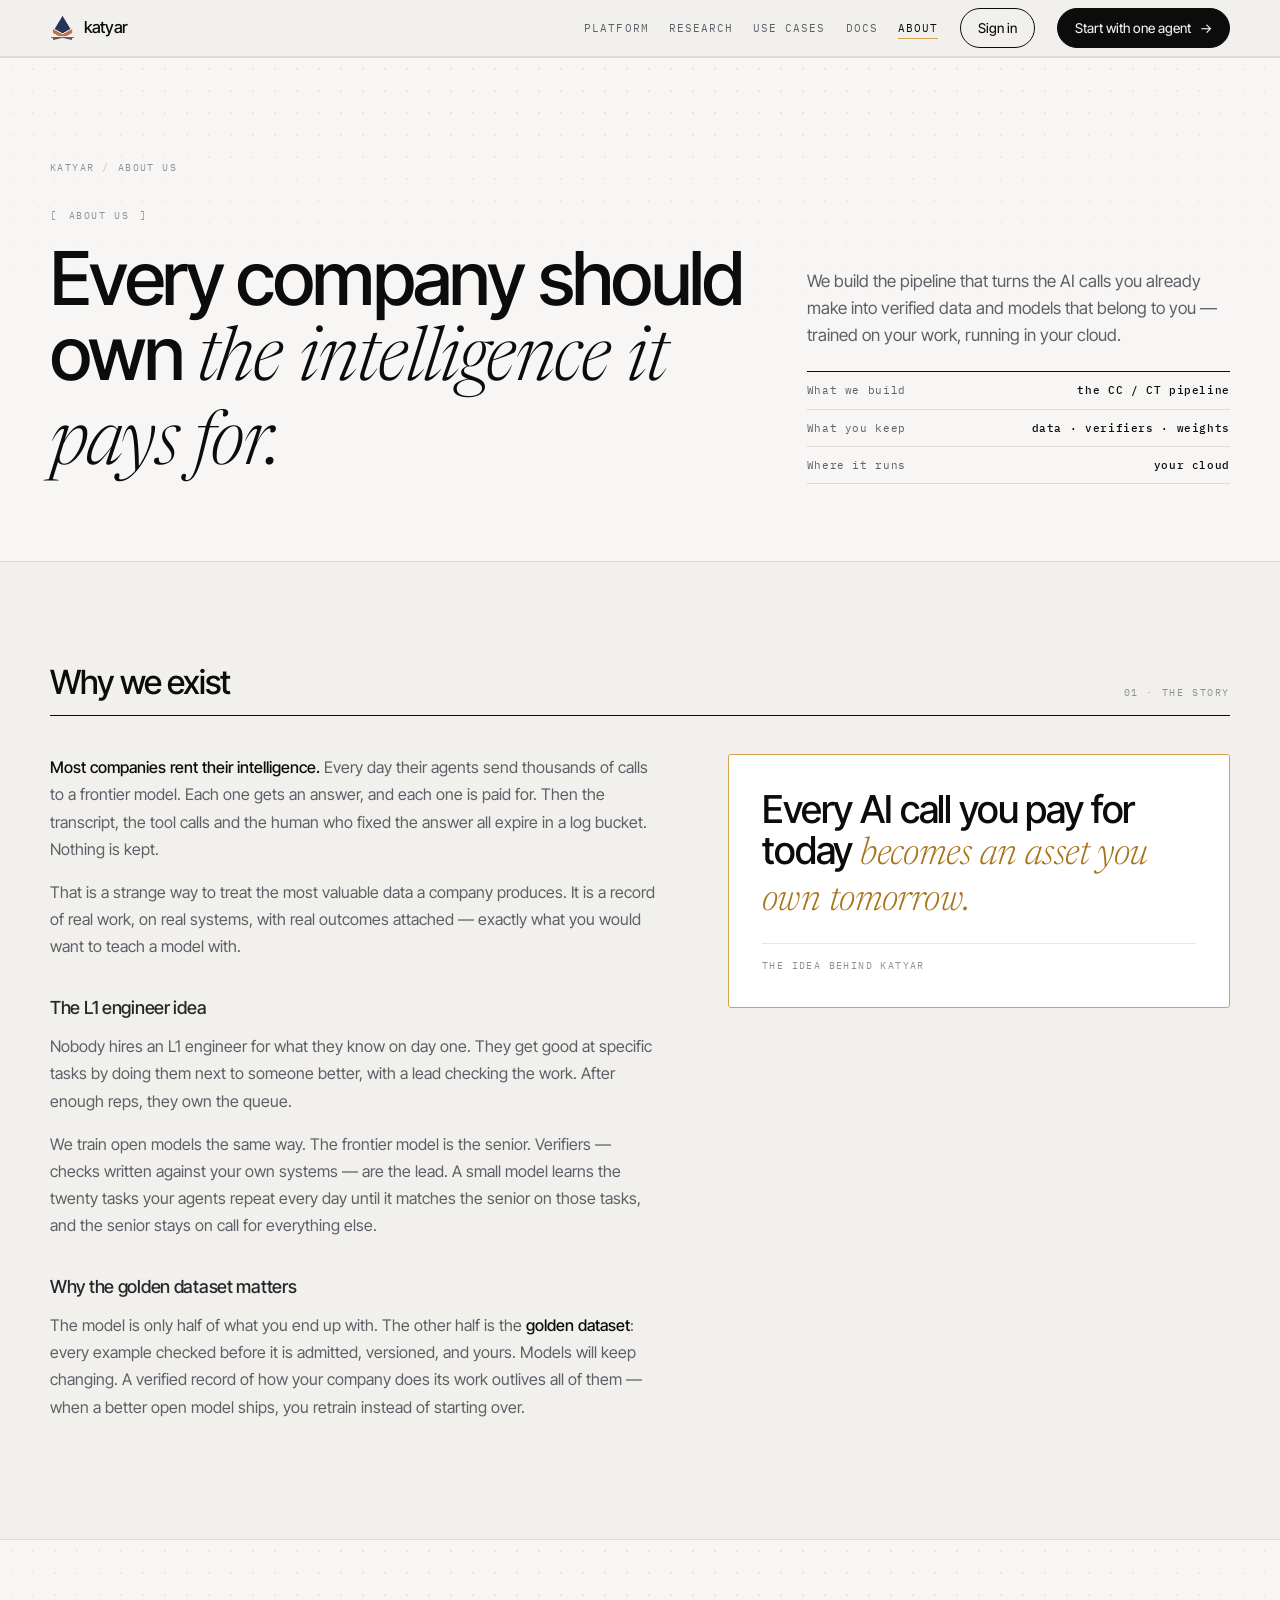
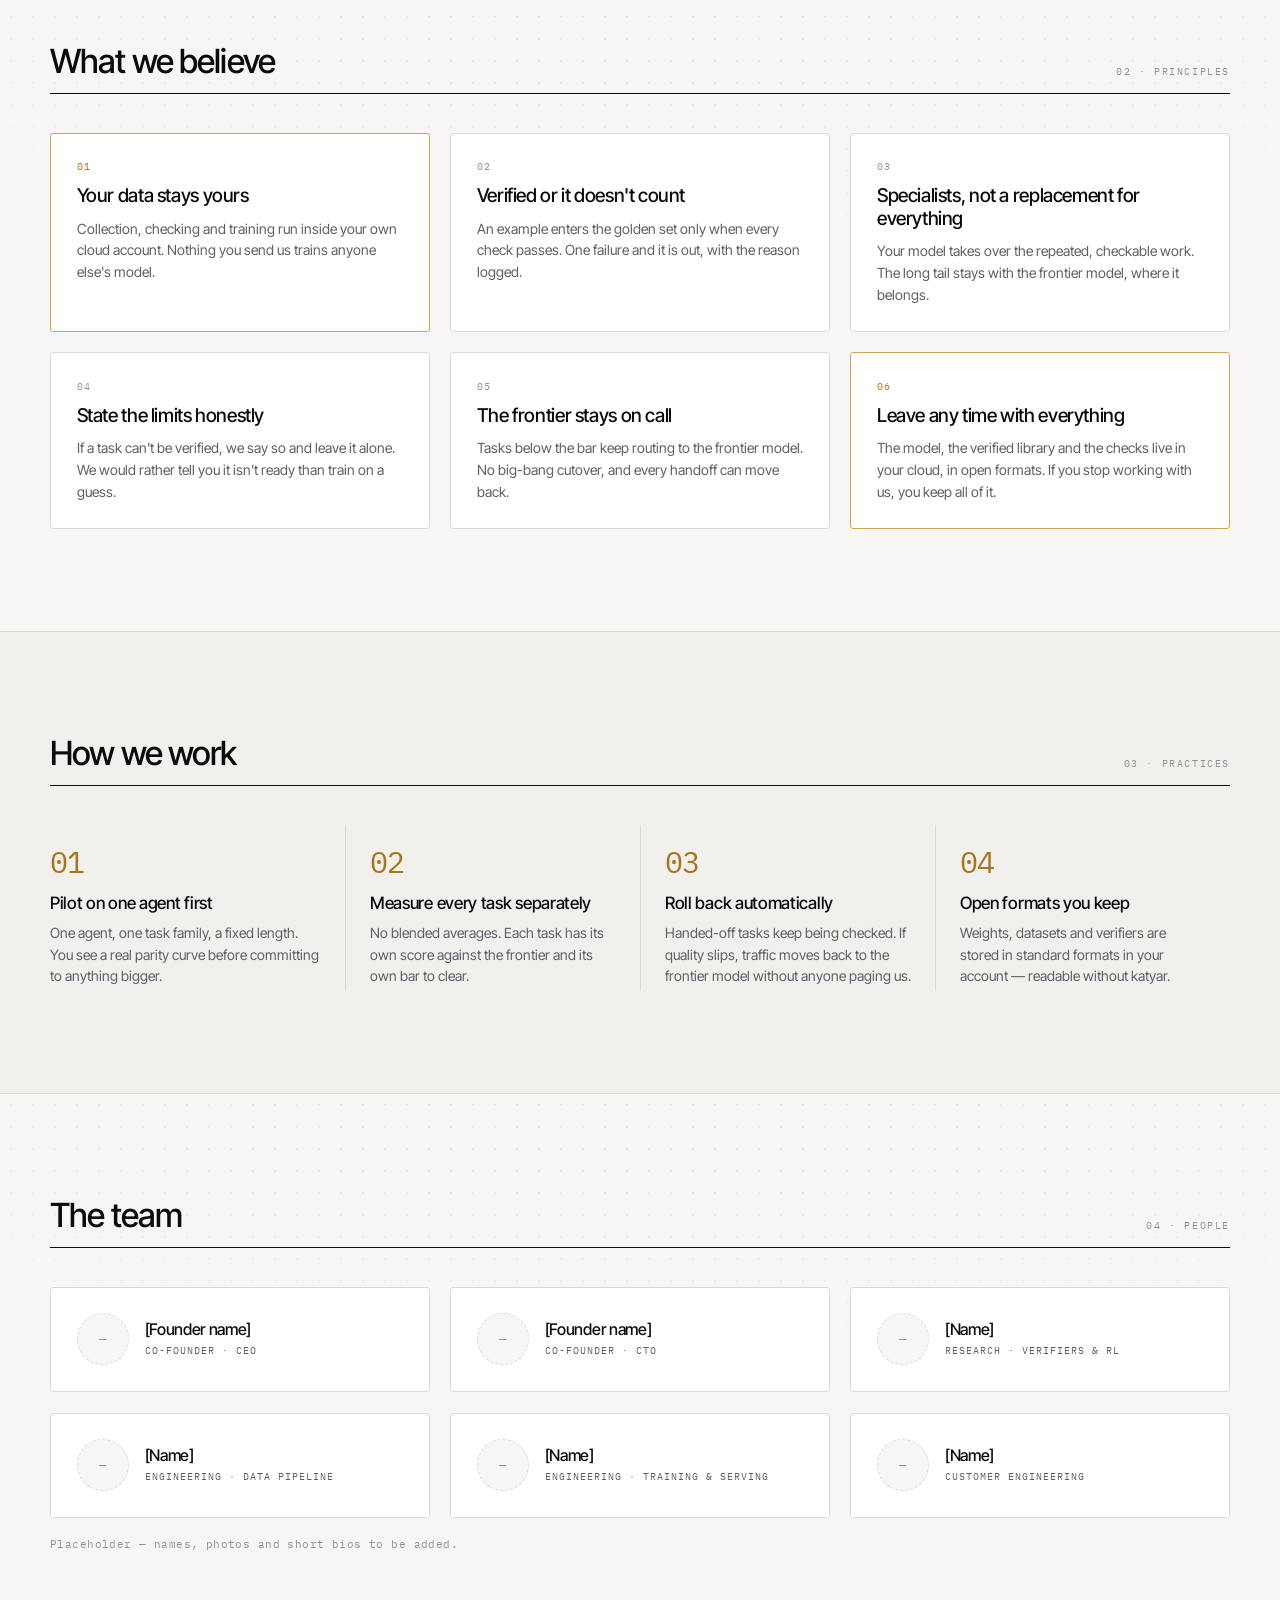
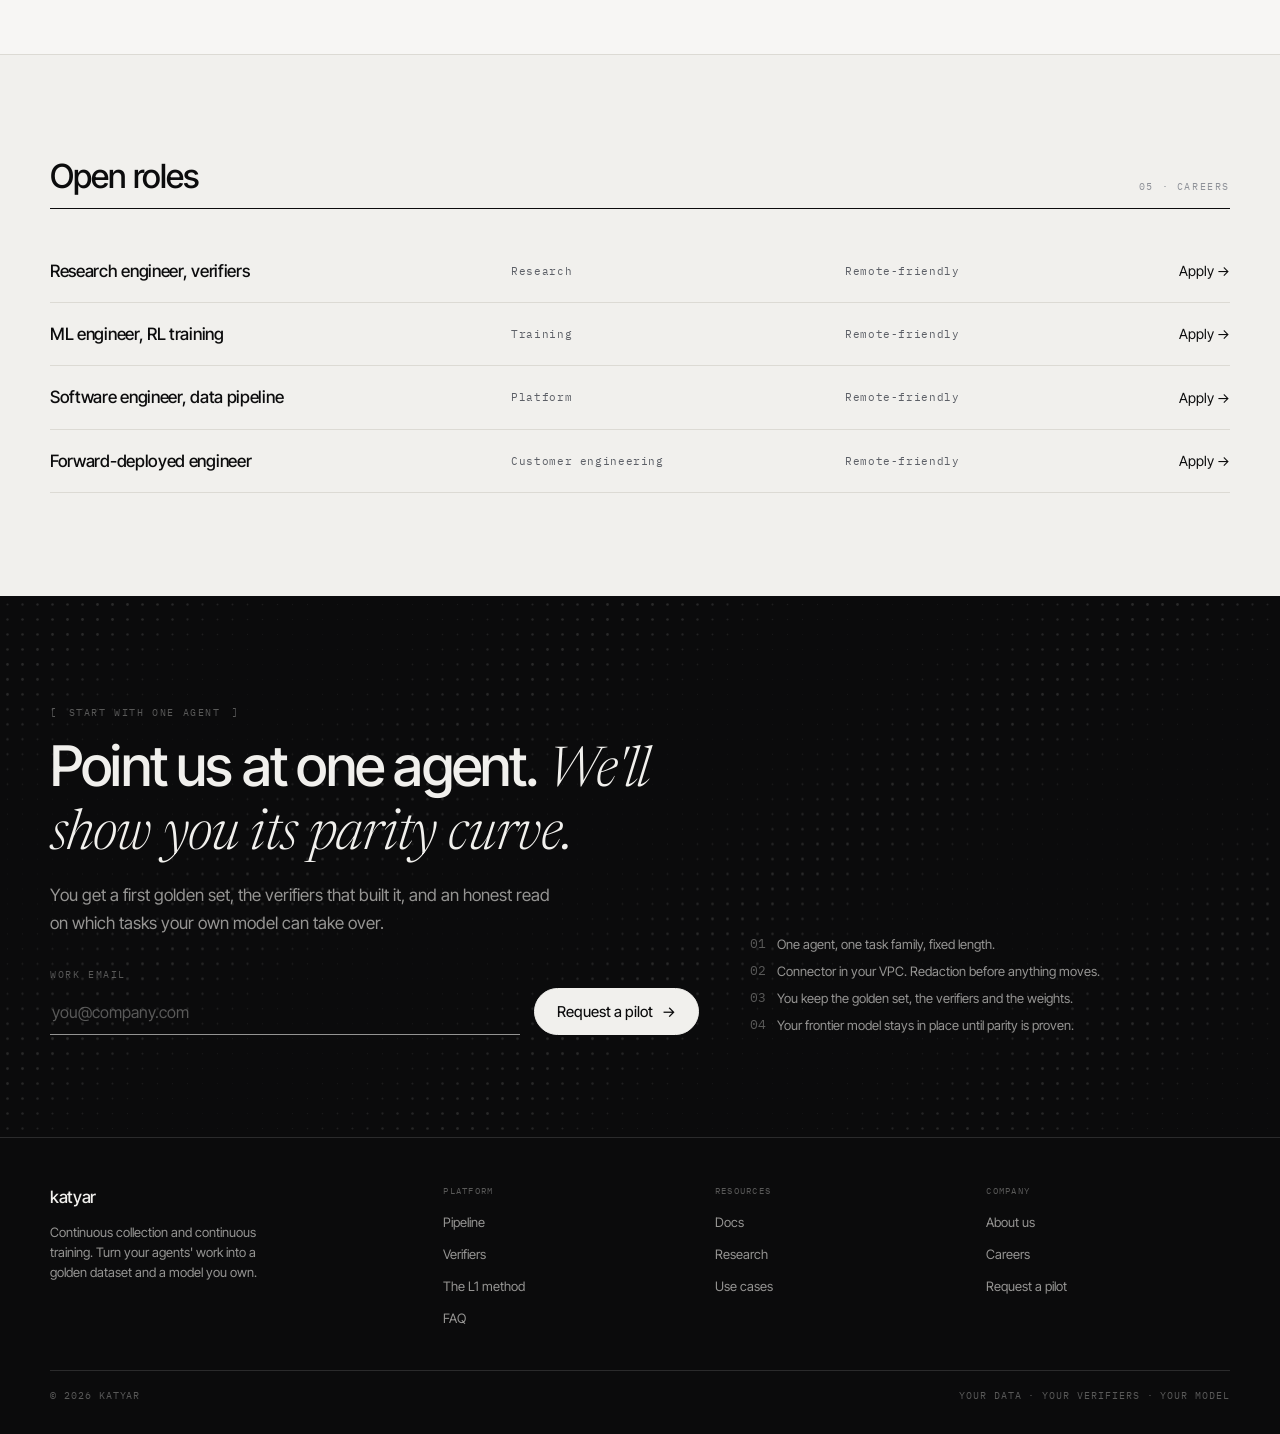
==== v2/about.html @ e6a0257a "Add v2 landing page with research, use cases, docs and about pages New katyar site in v2/: homepage " ====
<!doctype html>
<html lang="en">
<head>
<meta charset="utf-8">
<meta name="viewport" content="width=device-width, initial-scale=1">
<title>About us — katyar</title>
<meta name="description" content="katyar helps companies turn the AI calls they already pay for into verified data and models they own, running in their own cloud.">
<link rel="icon" type="image/png" href="assets/logo.png">
<link rel="preconnect" href="https://fonts.googleapis.com">
<link rel="preconnect" href="https://fonts.gstatic.com" crossorigin>
<link href="https://fonts.googleapis.com/css2?family=Inter+Tight:wght@300;400;500;600&family=Newsreader:ital,opsz,wght@1,6..72,300;1,6..72,400&family=IBM+Plex+Mono:wght@400;500&display=swap" rel="stylesheet">
<link rel="stylesheet" href="styles.css">
<link rel="stylesheet" href="pages.css">
<link rel="stylesheet" href="about.css">
</head>
<body>
<div id="prog"></div>

<header>
  <div class="bar">
    <a class="logo" href="index.html"><span class="sq"></span> katyar</a>
    <nav>
      <a href="index.html#pipeline">Platform</a>
      <a href="research.html">Research</a>
      <a href="use-cases.html">Use cases</a>
      <a href="docs.html">Docs</a>
      <a href="about.html" aria-current="page">About</a>
    </nav>
    <a class="pill o" href="index.html#start">Sign in</a>
    <a class="pill" href="index.html#start">Start with one agent <span class="ar">→</span></a>
    <details class="mnav">
      <summary aria-label="Menu"><span></span></summary>
      <div class="mnav-panel">
        <a href="index.html#pipeline">Platform</a>
        <a href="research.html">Research</a>
        <a href="use-cases.html">Use cases</a>
        <a href="docs.html">Docs</a>
        <a href="about.html" aria-current="page">About</a>
      </div>
    </details>
  </div>
</header>

<!-- ============ PAGE HERO ============ -->
<section class="sec band phero">
  <div class="w">
    <div>
      <div class="crumbs"><a href="index.html">katyar</a><i>/</i><span>About us</span></div>
      <span class="eb lab br rv">About us</span>
      <h1 class="rv">Every company should own <span class="it">the intelligence it pays for.</span></h1>
    </div>
    <div>
      <p class="lead rv">We build the pipeline that turns the AI calls you already make into verified data and models that belong to you — trained on your work, running in your cloud.</p>
      <div class="meta rv">
        <div><span>What we build</span><b>the CC / CT pipeline</b></div>
        <div><span>What you keep</span><b>data · verifiers · weights</b></div>
        <div><span>Where it runs</span><b>your cloud</b></div>
      </div>
    </div>
  </div>
</section>

<!-- ============ STORY ============ -->
<section class="sec" id="story">
  <div class="w">
    <div class="sec-head rv"><h2>Why we exist</h2><span class="lab">01 · the story</span></div>
    <div class="story">
      <div class="prose rv">
        <p><strong>Most companies rent their intelligence.</strong> Every day their agents send thousands of calls to a frontier model. Each one gets an answer, and each one is paid for. Then the transcript, the tool calls and the human who fixed the answer all expire in a log bucket. Nothing is kept.</p>
        <p>That is a strange way to treat the most valuable data a company produces. It is a record of real work, on real systems, with real outcomes attached — exactly what you would want to teach a model with.</p>
        <h3>The L1 engineer idea</h3>
        <p>Nobody hires an L1 engineer for what they know on day one. They get good at specific tasks by doing them next to someone better, with a lead checking the work. After enough reps, they own the queue.</p>
        <p>We train open models the same way. The frontier model is the senior. Verifiers — checks written against your own systems — are the lead. A small model learns the twenty tasks your agents repeat every day until it matches the senior on those tasks, and the senior stays on call for everything else.</p>
        <h3>Why the golden dataset matters</h3>
        <p>The model is only half of what you end up with. The other half is the <strong>golden dataset</strong>: every example checked before it is admitted, versioned, and yours. Models will keep changing. A verified record of how your company does its work outlives all of them — when a better open model ships, you retrain instead of starting over.</p>
      </div>
      <figure class="pull rv">
        <blockquote>Every AI call you pay for today <span class="it">becomes an asset you own tomorrow.</span></blockquote>
        <figcaption>The idea behind katyar</figcaption>
      </figure>
    </div>
  </div>
</section>

<!-- ============ PRINCIPLES ============ -->
<section class="sec band" id="principles">
  <div class="w">
    <div class="sec-head rv"><h2>What we believe</h2><span class="lab">02 · principles</span></div>
    <div class="cards principles rv">
      <div class="card gd"><span class="n">01</span><h3>Your data stays yours</h3><p>Collection, checking and training run inside your own cloud account. Nothing you send us trains anyone else's model.</p></div>
      <div class="card"><span class="n">02</span><h3>Verified or it doesn't count</h3><p>An example enters the golden set only when every check passes. One failure and it is out, with the reason logged.</p></div>
      <div class="card"><span class="n">03</span><h3>Specialists, not a replacement for everything</h3><p>Your model takes over the repeated, checkable work. The long tail stays with the frontier model, where it belongs.</p></div>
      <div class="card"><span class="n">04</span><h3>State the limits honestly</h3><p>If a task can't be verified, we say so and leave it alone. We would rather tell you it isn't ready than train on a guess.</p></div>
      <div class="card"><span class="n">05</span><h3>The frontier stays on call</h3><p>Tasks below the bar keep routing to the frontier model. No big-bang cutover, and every handoff can move back.</p></div>
      <div class="card gd"><span class="n">06</span><h3>Leave any time with everything</h3><p>The model, the verified library and the checks live in your cloud, in open formats. If you stop working with us, you keep all of it.</p></div>
    </div>
  </div>
</section>

<!-- ============ HOW WE WORK ============ -->
<section class="sec" id="how">
  <div class="w">
    <div class="sec-head rv"><h2>How we work</h2><span class="lab">03 · practices</span></div>
    <div class="practices rv">
      <div><div class="n">01</div><h3>Pilot on one agent first</h3><p>One agent, one task family, a fixed length. You see a real parity curve before committing to anything bigger.</p></div>
      <div><div class="n">02</div><h3>Measure every task separately</h3><p>No blended averages. Each task has its own score against the frontier and its own bar to clear.</p></div>
      <div><div class="n">03</div><h3>Roll back automatically</h3><p>Handed-off tasks keep being checked. If quality slips, traffic moves back to the frontier model without anyone paging us.</p></div>
      <div><div class="n">04</div><h3>Open formats you keep</h3><p>Weights, datasets and verifiers are stored in standard formats in your account — readable without katyar.</p></div>
    </div>
  </div>
</section>

<!-- ============ TEAM ============ -->
<section class="sec band" id="team">
  <div class="w">
    <div class="sec-head rv"><h2>The team</h2><span class="lab">04 · people</span></div>
    <div class="cards team rv">
      <div class="card"><span class="mono-av">—</span><div><h3>[Founder name]</h3><div class="role">Co-founder · CEO</div></div></div>
      <div class="card"><span class="mono-av">—</span><div><h3>[Founder name]</h3><div class="role">Co-founder · CTO</div></div></div>
      <div class="card"><span class="mono-av">—</span><div><h3>[Name]</h3><div class="role">Research · verifiers &amp; RL</div></div></div>
      <div class="card"><span class="mono-av">—</span><div><h3>[Name]</h3><div class="role">Engineering · data pipeline</div></div></div>
      <div class="card"><span class="mono-av">—</span><div><h3>[Name]</h3><div class="role">Engineering · training &amp; serving</div></div></div>
      <div class="card"><span class="mono-av">—</span><div><h3>[Name]</h3><div class="role">Customer engineering</div></div></div>
    </div>
    <p class="team-note rv">Placeholder — names, photos and short bios to be added.</p>
  </div>
</section>

<!-- ============ CAREERS ============ -->
<section class="sec" id="careers">
  <div class="w">
    <div class="sec-head rv"><h2>Open roles</h2><span class="lab">05 · careers</span></div>
    <div class="roles rv">
      <a class="role-row" href="index.html#start"><h3>Research engineer, verifiers</h3><span class="m">Research</span><span class="m loc">Remote-friendly</span><span class="go">Apply <span class="ar">→</span></span></a>
      <a class="role-row" href="index.html#start"><h3>ML engineer, RL training</h3><span class="m">Training</span><span class="m loc">Remote-friendly</span><span class="go">Apply <span class="ar">→</span></span></a>
      <a class="role-row" href="index.html#start"><h3>Software engineer, data pipeline</h3><span class="m">Platform</span><span class="m loc">Remote-friendly</span><span class="go">Apply <span class="ar">→</span></span></a>
      <a class="role-row" href="index.html#start"><h3>Forward-deployed engineer</h3><span class="m">Customer engineering</span><span class="m loc">Remote-friendly</span><span class="go">Apply <span class="ar">→</span></span></a>
    </div>
  </div>
</section>

<!-- ============ CTA ============ -->
<section class="cta" id="start">
  <canvas id="dots" aria-hidden="true"></canvas>
  <div class="w cta-in on-n">
    <div class="head" style="align-items:end">
      <div>
        <span class="eb lab br">Start with one agent</span>
        <h2 class="d2 rv">Point us at one agent. <span class="it">We'll show you its parity curve.</span></h2>
        <p class="p lg rv" style="margin-top:18px">You get a first golden set, the verifiers that built it, and an honest read on which tasks your own model can take over.</p>
        <form class="fld rv" id="f">
          <label><span class="lab">Work email</span><input type="email" required placeholder="you@company.com"></label>
          <button class="pill inv lg" type="submit">Request a pilot <span class="ar">→</span></button>
        </form>
        <p class="p" id="msg" style="margin-top:14px" hidden>Noted — we'll be in touch about scoping the pilot.</p>
      </div>
      <div class="fine rv">
        <div><span class="mono">01</span><span>One agent, one task family, fixed length.</span></div>
        <div><span class="mono">02</span><span>Connector in your VPC. Redaction before anything moves.</span></div>
        <div><span class="mono">03</span><span>You keep the golden set, the verifiers and the weights.</span></div>
        <div><span class="mono">04</span><span>Your frontier model stays in place until parity is proven.</span></div>
      </div>
    </div>
  </div>
</section>

<footer>
  <div class="w">
    <div class="fg">
      <div>
        <span class="lg2">katyar</span>
        <p>Continuous collection and continuous training. Turn your agents' work into a golden dataset and a model you own.</p>
      </div>
      <div><h5>Platform</h5><ul><li><a href="index.html#pipeline">Pipeline</a></li><li><a href="index.html#verifiers">Verifiers</a></li><li><a href="index.html#l1">The L1 method</a></li><li><a href="index.html#faq">FAQ</a></li></ul></div>
      <div><h5>Resources</h5><ul><li><a href="docs.html">Docs</a></li><li><a href="research.html">Research</a></li><li><a href="use-cases.html">Use cases</a></li></ul></div>
      <div><h5>Company</h5><ul><li><a href="about.html">About us</a></li><li><a href="about.html#careers">Careers</a></li><li><a href="index.html#start">Request a pilot</a></li></ul></div>
    </div>
    <div class="fbar"><span>© 2026 katyar</span><span class="sp">Your data · your verifiers · your model</span></div>
  </div>
</footer>

<script src="main.js"></script>
</body>
</html>
---- v2/styles.css ----
:root{
  --paper:#f1f0ed; --paper-2:#f7f6f4; --card:#fff; --ink:#0c0c0d; --ink-2:#26272a;
  --soft:#5d6067; --faint:#8e9198; --rule:#dcdad4; --rule-2:#e8e6e1;
  --red:#d33a26; --red-bg:#fae2dd; --blue:#1c46d6; --blue-bg:#dfe5fb; --green:#12744a;
  --gold:#a8741c; --gold-2:#d5a24f; --gold-bg:#f5ead3;
  --night:#0b0b0c; --n-rule:rgba(241,240,237,.14); --n-text:#f1f0ed; --n-soft:rgba(241,240,237,.6); --n-faint:rgba(241,240,237,.34);
  --sans:"Inter Tight",-apple-system,BlinkMacSystemFont,"Helvetica Neue",Arial,sans-serif;
  --serif:"Newsreader",Georgia,serif;
  --mono:"IBM Plex Mono",ui-monospace,SFMono-Regular,Menlo,monospace;
  --maxw:1240px; --ease:cubic-bezier(.16,.84,.24,1);
}
*{box-sizing:border-box}
html{-webkit-text-size-adjust:100%;scroll-behavior:smooth}
body{margin:0;background:var(--paper);color:var(--ink);font-family:var(--sans);font-size:15.5px;line-height:1.55;-webkit-font-smoothing:antialiased;overflow-x:hidden}
img,svg,canvas{max-width:100%;display:block}
a{color:inherit;text-decoration:none}
h1,h2,h3,h4,p{margin:0}
.w{max-width:var(--maxw);margin:0 auto;padding-inline:30px}

/* ---- type ---- */
.d1{font-family:var(--sans);font-weight:500;letter-spacing:-.035em;line-height:.97;font-size:clamp(40px,6.4vw,82px)}
.d2{font-family:var(--sans);font-weight:500;letter-spacing:-.032em;line-height:1;font-size:clamp(30px,4.4vw,56px)}
.d3{font-family:var(--sans);font-weight:500;letter-spacing:-.026em;line-height:1.08;font-size:clamp(21px,2.2vw,29px)}
.it{font-family:var(--serif);font-style:italic;font-weight:300;letter-spacing:-.015em}
.lab{font-family:var(--mono);font-size:10px;letter-spacing:.16em;text-transform:uppercase;color:var(--faint)}
.lab.br::before{content:"[ "}.lab.br::after{content:" ]"}
.p{font-size:15px;color:var(--soft);line-height:1.6}
.p.lg{font-size:17px;max-width:50ch}
.on-n{color:var(--n-text)}.on-n .p{color:var(--n-soft)}.on-n .lab{color:var(--n-faint)}
.mono{font-family:var(--mono)}
.gold{color:var(--gold)}

/* ---- chrome ---- */
#prog{position:fixed;top:0;left:0;height:2px;background:var(--ink);width:0;z-index:99;transition:width .1s linear}
.tick-bar{background:var(--night);color:var(--n-soft);overflow:hidden;border-bottom:1px solid var(--n-rule)}
.tick-in{display:flex;white-space:nowrap;height:29px;align-items:center;font-family:var(--mono);font-size:10px;letter-spacing:.12em;text-transform:uppercase;animation:mq 56s linear infinite;will-change:transform}
.tick-in span{padding:0 24px;display:inline-flex;gap:9px;align-items:center}
.tick-in i{width:5px;height:5px;border-radius:50%}
.ib{background:#7d99ff}.ir{background:#e8705c}.ig{background:#4cae7f}.ia{background:var(--gold-2)}
@keyframes mq{to{transform:translateX(-50%)}}
header{position:sticky;top:0;z-index:80;background:rgba(241,240,237,.86);backdrop-filter:blur(12px) saturate(150%);border-bottom:1px solid var(--rule)}
.bar{max-width:var(--maxw);margin:0 auto;padding:0 30px;height:56px;display:flex;align-items:center;gap:22px}
.logo{display:flex;align-items:center;gap:10px;margin-right:auto;font-weight:500;letter-spacing:-.02em;font-size:16.5px}
/* brand mark from assets/logo.png, set here so every page's shared header markup picks it up */
.logo .sq{width:24px;height:24px;flex:none;background:url(assets/logo.png) center/contain no-repeat}
.bar nav{display:flex;gap:20px}
.bar nav a{font-family:var(--mono);font-size:10.5px;letter-spacing:.1em;text-transform:uppercase;color:var(--soft);position:relative;padding:3px 0}
.bar nav a::after{content:"";position:absolute;left:0;right:100%;bottom:0;height:1px;background:var(--ink);transition:right .3s var(--ease)}
.bar nav a:hover::after{right:0}
.bar nav a[aria-current="page"]{color:var(--ink)}
.bar nav a[aria-current="page"]::after{right:0;height:1.5px;background:var(--gold-2)}
/* phone/tablet menu (desktop nav hides under 1040px); overrides the FAQ's generic details styles */
.mnav{display:none;position:relative;flex:none;border-bottom:0}
.mnav summary{list-style:none;cursor:pointer;width:38px;height:38px;padding:0;gap:0;grid-template-columns:none;border:1px solid var(--rule);border-radius:100px;display:grid;place-items:center;font-size:0}
.mnav summary::-webkit-details-marker{display:none}
.mnav summary span,.mnav summary span::before,.mnav summary span::after{display:block;width:14px;height:1.5px;background:var(--ink);transition:transform .3s var(--ease),background .2s}
.mnav summary span{position:relative}
.mnav summary span::before,.mnav summary span::after{content:"";position:absolute;left:0}
.mnav summary span::before{top:-5px}
.mnav summary span::after{top:5px}
.mnav[open] summary span{background:transparent}
.mnav[open] summary span::before{transform:translateY(5px) rotate(45deg)}
.mnav[open] summary span::after{transform:translateY(-5px) rotate(-45deg)}
.mnav-panel{position:absolute;right:0;top:48px;min-width:230px;background:var(--card);border:1px solid var(--rule);border-radius:3px;padding:4px 0;box-shadow:0 18px 40px -20px rgba(12,12,13,.25)}
.mnav-panel a{display:flex;justify-content:space-between;align-items:center;padding:13px 16px;border-top:1px solid var(--rule-2);font-family:var(--mono);font-size:11px;letter-spacing:.1em;text-transform:uppercase;color:var(--soft)}
.mnav-panel a:first-child{border-top:0}
.mnav-panel a[aria-current="page"]{color:var(--ink)}
.mnav-panel a[aria-current="page"]::after{content:"";width:6px;height:6px;border-radius:50%;background:var(--gold-2)}
.pill{display:inline-flex;align-items:center;gap:9px;background:var(--ink);color:var(--paper);border:1px solid var(--ink);border-radius:100px;padding:9px 17px;font-size:13.5px;font-weight:450;cursor:pointer;font-family:var(--sans);white-space:nowrap;flex:none;transition:transform .2s var(--ease),background .2s}
.pill:hover{transform:translateY(-1px)}
.pill .ar{transition:transform .25s var(--ease)}
.pill:hover .ar{transform:translateX(3px)}
.pill.o{background:transparent;color:var(--ink)}
.pill.o:hover{background:var(--ink);color:var(--paper)}
.pill.lg{padding:13px 22px;font-size:15px}
.pill.inv{background:var(--n-text);border-color:var(--n-text);color:var(--night)}

/* ---- reveal ---- */
.rv{opacity:0;transform:translateY(20px);transition:opacity .8s var(--ease),transform .8s var(--ease)}
.rv.in{opacity:1;transform:none}
.mask{display:block;overflow:hidden}
.mask>span{display:block;transform:translateY(105%);transition:transform 1s var(--ease)}
.mask.in>span,.in .mask>span{transform:none}
.m2>span{transition-delay:.09s}.m3>span{transition-delay:.18s}

/* ---- hero ---- */
.hero{position:relative;border-bottom:1px solid var(--rule);overflow:hidden}
#field{position:absolute;inset:0;width:100%;height:100%}
.hero-in{position:relative;z-index:2;min-height:min(90vh,860px);display:grid;grid-template-columns:minmax(0,1fr) 320px;gap:clamp(24px,3.4vw,54px);align-items:center;padding-block:clamp(56px,8vw,96px) clamp(70px,7vw,96px);pointer-events:none}
.hero-copy{display:flex;flex-direction:column;justify-content:center}
.hero-in *{pointer-events:auto}
.hero h1{max-width:16ch;margin:22px 0 0}
.hero .sub{margin-top:22px;max-width:44ch;font-size:16.5px;color:var(--soft)}
.hero-acts{display:flex;gap:14px;align-items:center;margin-top:32px;flex-wrap:wrap}
/* parity tracker */
.pt{border:1px solid var(--rule);background:rgba(247,246,244,.8);backdrop-filter:blur(7px);border-radius:3px;overflow:hidden;align-self:center}
.pt-hd{display:flex;align-items:center;gap:8px;padding:10px 13px;border-bottom:1px solid var(--rule);font-family:var(--mono);font-size:9px;letter-spacing:.14em;text-transform:uppercase;color:var(--faint)}
.pt-hd b{color:var(--ink);font-weight:500}
.pt-hd .lv{margin-left:auto;display:inline-flex;align-items:center;gap:6px}
.pt-hd .lv i{width:5px;height:5px;border-radius:50%;background:var(--green);animation:blip 1.8s infinite}
.pt-row{padding:11px 13px 12px;border-top:1px solid var(--rule-2)}
.pt-row:first-child{border-top:0}
.pt-top{display:flex;justify-content:space-between;align-items:baseline;gap:10px;font-family:var(--mono);font-size:10.5px}
.pt-top .n{color:var(--ink-2)}
.pt-top .s{font-size:9px;letter-spacing:.1em;text-transform:uppercase;color:var(--faint)}
.pt-top .s.go{color:var(--gold)}
.pt-top .s.sh{color:var(--blue)}
.pt-bar{position:relative;height:5px;background:var(--rule-2);margin-top:8px;border-radius:1px}
.pt-bar i{position:absolute;left:0;top:0;bottom:0;background:var(--ink);border-radius:1px;transition:width .6s var(--ease),background .4s}
.pt-bar i.go{background:var(--gold-2)}
.pt-bar b{position:absolute;top:-3px;bottom:-3px;width:1px;background:var(--red)}
.pt-sub{display:flex;justify-content:space-between;margin-top:5px;font-family:var(--mono);font-size:9px;color:var(--faint);font-variant-numeric:tabular-nums}
.pt-ft{display:flex;justify-content:space-between;padding:9px 13px;border-top:1px solid var(--rule);font-family:var(--mono);font-size:9px;letter-spacing:.1em;text-transform:uppercase;color:var(--faint)}
.pt-ft b{color:var(--gold);font-weight:500}
.hud{position:absolute;left:30px;bottom:22px;z-index:3;display:flex;border:1px solid var(--rule);background:rgba(247,246,244,.82);backdrop-filter:blur(6px);border-radius:3px;overflow:hidden}
.hud>div{padding:9px 15px;border-right:1px solid var(--rule)}
.hud>div:last-child{border-right:0}
.hud .k{font-family:var(--mono);font-size:9px;letter-spacing:.14em;text-transform:uppercase;color:var(--faint)}
.hud .v{font-family:var(--mono);font-size:14px;margin-top:3px;font-variant-numeric:tabular-nums}
.hud .v.r{color:var(--red)}.hud .v.g{color:var(--gold)}
@keyframes blip{0%,100%{opacity:1}50%{opacity:.25}}

/* ---- marquee strip ---- */
.strip{border-bottom:1px solid var(--rule);background:var(--paper-2);overflow:hidden;display:flex;align-items:center}
.strip .fx{padding:0 22px;flex:none;border-right:1px solid var(--rule);height:56px;display:flex;align-items:center}
.strip .mq{overflow:hidden;flex:1}
.strip .mq-in{display:flex;white-space:nowrap;animation:mq 40s linear infinite;will-change:transform}
.strip .mq-in span{padding:0 26px;font-size:19px;letter-spacing:-.02em;color:var(--ink);opacity:.72;display:inline-flex;align-items:center;gap:26px;font-weight:450}
.strip .mq-in span::after{content:"";width:4px;height:4px;background:var(--faint);border-radius:50%}

/* ---- thesis ---- */
.thesis{padding:clamp(64px,8vw,112px) 0;border-bottom:1px solid var(--rule)}
.thesis-line{font-weight:500;letter-spacing:-.035em;line-height:1.04;font-size:clamp(34px,5.2vw,74px)}
.thesis-line .l{display:block;white-space:nowrap}
.thesis-line .it{color:var(--gold)}
.uline{background:linear-gradient(var(--gold-2),var(--gold-2)) no-repeat 0 94%/0% .07em;transition:background-size 1.1s var(--ease) .6s}
.thesis-line.in .uline{background-size:100% .07em}
.thesis-sub{margin-top:24px}
/* two statements with a live stream of calls between them */
.books{display:grid;grid-template-columns:minmax(0,1fr) minmax(260px,330px) minmax(0,1fr);gap:clamp(20px,3vw,44px);margin-top:clamp(40px,4.5vw,64px);align-items:stretch}
.book{display:flex;flex-direction:column;border-top:1px solid var(--ink);padding-top:18px}
.book.gain{border-top-color:var(--gold-2)}
.book-k{display:flex;align-items:center;gap:10px;margin-bottom:16px;font-family:var(--mono);font-size:10px;letter-spacing:.14em;text-transform:uppercase;color:var(--faint)}
.tagx{color:var(--ink-2);border:1px solid var(--rule);border-radius:100px;padding:2px 9px}
.tagx.g{color:var(--gold);border-color:var(--gold-2);background:var(--gold-bg)}
.book .rows{border-top:0;margin-bottom:28px}
.book .row .v{font-size:12.5px}
.row .v.nil{color:var(--faint)}
.tot{margin-top:auto;display:flex;justify-content:space-between;align-items:baseline;gap:12px;padding-top:16px;border-top:1px solid var(--ink)}
.book.gain .tot{border-top-color:var(--gold-2)}
.tot .k{font-family:var(--mono);font-size:10px;letter-spacing:.14em;text-transform:uppercase;color:var(--faint)}
.tot .v{font-size:clamp(28px,3vw,40px);font-weight:500;letter-spacing:-.03em;line-height:1;font-variant-numeric:tabular-nums}
.book.cost .tot .v{color:var(--faint)}
.book.gain .tot .v{color:var(--gold)}
.conv{display:flex;flex-direction:column;border:1px solid var(--rule);background:var(--card);border-radius:3px;overflow:hidden}
.conv .lv2{display:inline-flex;align-items:center;gap:6px}
.conv .lv2 i{width:5px;height:5px;border-radius:50%;background:var(--green);animation:blip 1.8s infinite}
.conv-feed{flex:1;min-height:250px;padding:0 14px;display:flex;flex-direction:column;justify-content:flex-end;overflow:hidden;-webkit-mask-image:linear-gradient(to bottom,transparent,#000 35%);mask-image:linear-gradient(to bottom,transparent,#000 35%)}
.cv-row{display:grid;grid-template-columns:minmax(0,1fr) auto;gap:10px;align-items:center;padding:9px 0;border-top:1px solid var(--rule-2);font-family:var(--mono);font-size:10.5px;color:var(--ink-2);animation:cvin .45s var(--ease)}
@keyframes cvin{from{opacity:0;transform:translateY(10px)}to{opacity:1;transform:none}}
.cv-row .m{min-width:0;white-space:nowrap;overflow:hidden;text-overflow:ellipsis}
.cv-row em{display:block;font-style:normal;font-size:9px;color:var(--faint);margin-top:2px;overflow:hidden;text-overflow:ellipsis}
.cv-row .f{font-size:8.5px;letter-spacing:.12em;text-transform:uppercase;padding:2px 8px;border-radius:100px;border:1px dashed var(--rule);color:var(--faint);white-space:nowrap;transition:color .3s,background .3s,border-color .3s}
.cv-row.gone{color:var(--faint)}
.cv-row.gone .f{border-style:solid}
.cv-row.kept .f{color:var(--gold);border:1px solid var(--gold-2);background:var(--gold-bg)}
.cv-row.kept em{color:var(--gold)}

/* ---- sections ---- */
.sec{padding:clamp(72px,8vw,120px) 0;position:relative}
.night{background:var(--night);color:var(--n-text)}
/* light band: breaks up long runs of paper with the same dot motif as the hero field */
.band{background:var(--paper-2);border-top:1px solid var(--rule);border-bottom:1px solid var(--rule)}
.band::before,.night::before{content:"";position:absolute;inset:0;pointer-events:none;background-size:22px 22px;-webkit-mask-image:radial-gradient(120% 70% at 50% 0%,#000 20%,transparent 75%);mask-image:radial-gradient(120% 70% at 50% 0%,#000 20%,transparent 75%)}
.band::before{background-image:radial-gradient(rgba(12,12,13,.07) 1px,transparent 1.2px)}
.night::before{background-image:radial-gradient(rgba(241,240,237,.06) 1px,transparent 1.2px)}
.band>.w,.night>.w{position:relative;z-index:1}
/* horizon: faint gold glow toward "your model is the default" */
.horizon-sec::after{content:"";position:absolute;inset:0;pointer-events:none;background:radial-gradient(50% 70% at 88% 18%,rgba(213,162,79,.12),transparent 70%)}
.head{display:grid;grid-template-columns:minmax(0,1.15fr) minmax(0,.85fr);gap:clamp(26px,4vw,60px);align-items:end}
.head .d2{max-width:20ch}
.eb{display:inline-flex;align-items:center;gap:11px;margin-bottom:18px}

/* ---- crop marks ---- */
.crop{position:relative;padding:16px}
.cm{position:absolute;width:12px;height:12px;border:1px solid var(--rule);pointer-events:none}
.night .cm{border-color:var(--n-rule)}
.cm.tl{top:0;left:0;border-right:0;border-bottom:0}
.cm.tr{top:0;right:0;border-left:0;border-bottom:0}
.cm.bl{bottom:0;left:0;border-right:0;border-top:0}
.cm.br{bottom:0;right:0;border-left:0;border-top:0}

/* ---- parity chart (night) ---- */
.dv{margin-top:clamp(34px,4vw,56px);border:1px solid var(--n-rule);border-radius:3px;padding:clamp(16px,2vw,26px);background:rgba(241,240,237,.02)}
.dv-hd{display:flex;flex-wrap:wrap;gap:14px 26px;align-items:baseline;margin-bottom:8px}
.dv-key{display:flex;gap:20px;margin-left:auto;flex-wrap:wrap}
.dv-key span{font-family:var(--mono);font-size:10px;letter-spacing:.06em;color:var(--n-soft);display:inline-flex;align-items:center;gap:8px}
.dv-key b{width:15px;height:0;border-top:2px solid}
.chartwrap{overflow-x:auto;overflow-y:hidden}
.dv-num{font-variant-numeric:tabular-nums;font-feature-settings:"tnum" 1;letter-spacing:-.03em}
.dv-num.g{color:var(--gold-2)}
.gapstat{display:grid;grid-template-columns:repeat(3,1fr);margin-top:clamp(26px,3vw,44px);border-top:1px solid var(--n-rule)}
.gapstat>div{padding:24px 26px 0 0;border-right:1px solid var(--n-rule)}
.gapstat>div:not(:first-child){padding-left:26px}
.gapstat>div:last-child{border-right:0;padding-right:0}
.gapstat .n{font-family:var(--mono);font-size:10px;letter-spacing:.14em;color:var(--n-faint);margin-bottom:11px}
.gapstat h3{font-size:16.5px;font-weight:500;letter-spacing:-.018em;margin-bottom:8px}
.gapstat p{font-size:13.5px;color:var(--n-soft);line-height:1.55}

/* ---- pipeline (sticky rail) ---- */
.passes{display:grid;grid-template-columns:132px minmax(0,1fr);gap:clamp(20px,3vw,44px);margin-top:clamp(30px,4vw,52px)}
.rail{position:sticky;top:86px;align-self:start;display:grid;border-left:1px solid var(--rule)}
.rail .grp{padding:14px 0 4px 16px;font-family:var(--mono);font-size:8.5px;letter-spacing:.16em;text-transform:uppercase;color:var(--blue)}
.rail .grp.ct{color:var(--ink)}
.rail a{padding:9px 0 9px 16px;position:relative;font-family:var(--mono);font-size:10px;letter-spacing:.12em;text-transform:uppercase;color:var(--faint);transition:color .3s}
.rail a .nm{display:block;font-size:11.5px;letter-spacing:-.01em;text-transform:none;font-family:var(--sans);color:var(--faint);margin-top:3px;transition:color .3s}
.rail a::before{content:"";position:absolute;left:-1px;top:0;bottom:0;width:2px;background:var(--ink);transform:scaleY(0);transform-origin:top;transition:transform .4s var(--ease)}
.rail a.on{color:var(--ink)}
.rail a.on .nm{color:var(--soft)}
.rail a.on::before{transform:scaleY(1)}
.pass{border-top:1px solid var(--rule);padding:clamp(30px,4vw,52px) 0;display:grid;grid-template-columns:minmax(0,.72fr) minmax(0,1.28fr);gap:clamp(22px,3.4vw,48px);align-items:start}
.pass:last-child{border-bottom:1px solid var(--rule)}
.pass .num{display:flex;align-items:center;gap:10px;margin-bottom:16px}
.pass .num .b{font-family:var(--mono);font-size:11px;letter-spacing:.06em}
.pass .num .tag{font-family:var(--mono);font-size:9px;letter-spacing:.14em;text-transform:uppercase;color:var(--blue)}
.pass .num .tag.ct{color:var(--ink)}
.pass .num .ln{flex:1;height:1px;background:var(--rule)}
.pass h3{margin-bottom:12px}
.pass .p{max-width:38ch}
.chips{display:flex;flex-wrap:wrap;gap:6px;margin-top:18px}
.chip{font-family:var(--mono);font-size:9.5px;letter-spacing:.1em;text-transform:uppercase;border:1px solid var(--rule);border-radius:100px;padding:5px 10px;color:var(--soft);background:var(--paper-2)}
.fig{background:var(--card);border:1px solid var(--rule);border-radius:3px;overflow:hidden}
.fig-hd{display:flex;align-items:center;gap:10px;padding:11px 14px;border-bottom:1px solid var(--rule-2);font-family:var(--mono);font-size:9.5px;letter-spacing:.12em;text-transform:uppercase;color:var(--faint)}
.fig-hd .sp{margin-left:auto;font-variant-numeric:tabular-nums}
.fig-ft{display:flex;flex-wrap:wrap;gap:8px 16px;padding:11px 16px;border-top:1px solid var(--rule-2);font-family:var(--mono);font-size:9px;letter-spacing:.08em;text-transform:uppercase;color:var(--faint);align-items:center}
.fig-ft i{width:9px;height:9px;border-radius:1px;display:inline-block;margin-right:6px;vertical-align:-1px}
.fig-ft .st{margin-left:auto;color:var(--ink)}
.fig-ft .st.r{color:var(--red)}.fig-ft .st.g{color:var(--gold)}.fig-ft .st.b{color:var(--blue)}

/* 01 capture */
.srcline{display:grid;grid-template-columns:repeat(3,1fr);border-bottom:1px solid var(--rule-2)}
.srcline div{padding:12px 14px;border-right:1px solid var(--rule-2);font-family:var(--mono);font-size:11px;color:var(--soft);opacity:.25;transition:opacity .5s}
.srcline div.on{opacity:1}
.srcline div:last-child{border-right:0}
.srcline .k{display:block;font-size:8.5px;letter-spacing:.13em;text-transform:uppercase;color:var(--faint);margin-bottom:5px}
.code{font-family:var(--mono);font-size:11.5px;line-height:1.9;padding:14px 16px;margin:0;white-space:pre-wrap;word-break:break-word;color:var(--ink-2);min-height:212px}
.code .ln{display:block;opacity:0;transform:translateY(4px);transition:opacity .45s,transform .45s var(--ease)}
.code .ln.on{opacity:1;transform:none}
.code .cm2{color:var(--faint)}
.code .kw{color:var(--blue)}
.code .st2{color:var(--green)}
.code .pii{background:var(--ink);color:var(--paper);padding:0 4px;border-radius:1px}
.code .ok{background:#e6f2ec;box-shadow:-2px 0 0 var(--green);display:inline-block;width:100%}
.code .gd{background:var(--gold-bg);box-shadow:-2px 0 0 var(--gold-2);display:inline-block;width:100%}

/* 02 verify matrix */
.mx{padding:15px 16px}
.mxg{display:grid;grid-template-columns:132px repeat(6,minmax(0,1fr)) 64px;gap:4px;align-items:center}
.mxg .ch{font-family:var(--mono);font-size:8px;letter-spacing:.07em;text-transform:uppercase;color:var(--faint);text-align:center;padding-bottom:3px;overflow:hidden}
.mxg .rh{font-family:var(--mono);font-size:9.5px;color:var(--soft);white-space:nowrap;overflow:hidden;text-overflow:ellipsis;padding-right:6px;opacity:.35;transition:opacity .3s}
.mxg .rh.on{opacity:1}
.mxg .vd{font-family:var(--mono);font-size:8.5px;letter-spacing:.08em;text-transform:uppercase;text-align:right;color:var(--faint)}
.mxg .vd.g{color:var(--gold)}.mxg .vd.r{color:var(--red)}
.cell{height:22px;border-radius:1px;background:#eceae3;transition:background .25s,transform .25s var(--ease)}
.cell.scan{background:var(--ink);transform:scaleY(1.16)}
.cell.ok{background:#dbece3}
.cell.fail{background:var(--red);animation:shk .4s var(--ease)}
.cell.gd{background:var(--gold-bg);box-shadow:inset 0 0 0 1px var(--gold-2)}
@keyframes shk{0%,100%{transform:none}25%{transform:translateY(-3px) scaleY(1.2)}60%{transform:translateY(2px)}}

/* 03 refine funnel */
.fn{padding:18px 16px 8px}
.fn-row{display:grid;grid-template-columns:150px minmax(0,1fr) 84px;gap:12px;align-items:center;padding:7px 0}
.fn-row .k{font-family:var(--mono);font-size:10px;color:var(--soft)}
.fn-row .k em{display:block;font-style:normal;font-size:8.5px;letter-spacing:.08em;text-transform:uppercase;color:var(--faint);margin-top:2px}
.fn-track{height:20px;background:var(--paper-2);border-radius:1px;position:relative;overflow:hidden}
.fn-track i{position:absolute;left:0;top:0;bottom:0;width:0;background:var(--ink-2);transition:width 1.1s var(--ease)}
.fn-row.gd .fn-track i{background:repeating-linear-gradient(90deg,var(--gold-2) 0 6px,#e2b566 6px 8px)}
.fn-row .v{font-family:var(--mono);font-size:11px;text-align:right;font-variant-numeric:tabular-nums}
.fn-row.gd .v{color:var(--gold)}

/* 04 train chart */
.rc{padding:14px 16px 10px}
.rc svg{width:100%;height:auto}
.rc-stats{display:grid;grid-template-columns:repeat(3,1fr);border-top:1px solid var(--rule-2)}
.rc-stats div{padding:10px 14px;border-right:1px solid var(--rule-2)}
.rc-stats div:last-child{border-right:0}
.rc-stats .k{font-family:var(--mono);font-size:8.5px;letter-spacing:.13em;text-transform:uppercase;color:var(--faint)}
.rc-stats .v{font-family:var(--mono);font-size:13px;margin-top:3px;font-variant-numeric:tabular-nums}

/* 05 handoff */
.ho{padding:6px 16px 4px}
.ho-row{display:grid;grid-template-columns:minmax(0,1.1fr) minmax(0,1fr) 92px;gap:14px;align-items:center;padding:11px 0;border-bottom:1px solid var(--rule-2)}
.ho-row:last-child{border-bottom:0}
.ho-row .k{font-size:13.5px;letter-spacing:-.01em}
.ho-row .k em{display:block;font-style:normal;font-family:var(--mono);font-size:9px;color:var(--faint);margin-top:2px}
.ho-bar{position:relative;height:6px;background:var(--rule-2);border-radius:1px}
.ho-bar i{position:absolute;left:0;top:0;bottom:0;width:0;background:var(--ink);border-radius:1px;transition:width 1.2s var(--ease)}
.ho-bar i.go{background:var(--gold-2)}
.ho-bar b{position:absolute;left:95%;top:-4px;bottom:-4px;width:1px;background:var(--red)}
.ho-row .s{font-family:var(--mono);font-size:9px;letter-spacing:.1em;text-transform:uppercase;text-align:right;color:var(--faint)}
.ho-row .s.go{color:var(--gold)}.ho-row .s.sh{color:var(--blue)}
.split{display:flex;height:26px;border-top:1px solid var(--rule-2);font-family:var(--mono);font-size:9px;letter-spacing:.1em;text-transform:uppercase}
.split span{display:flex;align-items:center;padding:0 12px;white-space:nowrap;overflow:hidden;transition:flex-basis 1.2s var(--ease)}
.split .s-own{background:var(--gold-bg);color:var(--gold);flex-basis:0%}
.split .s-fr{background:var(--paper-2);color:var(--soft);flex:1}

/* ---- loop ---- */
.loop{display:grid;grid-template-columns:minmax(0,1fr) minmax(0,1fr);gap:clamp(28px,4vw,64px);align-items:center;margin-top:clamp(30px,4vw,52px)}
.legend{border-top:1px solid var(--rule)}
.lgi{display:grid;grid-template-columns:26px 1fr;gap:14px;padding:14px 0;border-bottom:1px solid var(--rule);opacity:.42;transition:opacity .4s}
.lgi.on{opacity:1}
.lgi .n{font-family:var(--mono);font-size:10px;color:var(--faint);padding-top:4px}
.lgi h4{font-size:14.5px;font-weight:500;letter-spacing:-.014em;margin-bottom:4px}
.lgi h4 small{font-family:var(--mono);font-size:8.5px;letter-spacing:.14em;color:var(--blue);margin-left:8px;font-weight:400}
.lgi h4 small.ct{color:var(--faint)}
.lgi p{font-size:13px;color:var(--soft);line-height:1.5}
.lgi.on .n{color:var(--ink)}
#ring{width:100%;height:auto}

/* ---- verifiers ---- */
.vf{display:grid;grid-template-columns:minmax(0,1.05fr) minmax(0,.95fr);gap:clamp(22px,3.4vw,48px);margin-top:clamp(30px,4vw,52px);align-items:start}
.src{font-family:var(--mono);font-size:8.5px;letter-spacing:.12em;text-transform:uppercase;padding:2px 7px;border-radius:100px;border:1px solid var(--rule);color:var(--soft);white-space:nowrap}
.src.yours{border-color:var(--gold-2);color:var(--gold);background:var(--gold-bg)}
/* verifier at work */
.vb-in{padding:18px 18px 20px}
.vb-ans{border:1px solid var(--rule-2);background:var(--paper-2);border-radius:3px;padding:13px 15px;transition:opacity .45s,transform .45s var(--ease)}
.vb-ans.out{opacity:0;transform:translateY(8px)}
.vb-meta{display:flex;justify-content:space-between;align-items:center;gap:10px;margin-bottom:7px}
.vb-q{font-size:16.5px;letter-spacing:-.016em;line-height:1.4;min-height:2.8em}
.vb-ask{display:flex;align-items:center;gap:10px;margin:18px 0 4px}
.vb-ask .ln{flex:1;height:1px;background:var(--rule-2)}
.vb-checks{list-style:none;margin:0;padding:0;min-height:176px}
.vb-c{display:grid;grid-template-columns:22px minmax(0,1fr) auto;gap:12px;align-items:center;padding:10px 0;border-bottom:1px solid var(--rule-2);opacity:0;transform:translateX(-6px);transition:opacity .35s,transform .35s var(--ease)}
.vb-c.in{opacity:1;transform:none}
.vb-c .dot{width:20px;height:20px;border-radius:50%;border:1px solid var(--rule);display:grid;place-items:center;font-size:11px;line-height:1;color:#fff;transition:background .3s,border-color .3s}
.vb-c.scan .dot{border-color:var(--ink);animation:ping 1s var(--ease) infinite}
.vb-c.ok .dot{background:var(--green);border-color:var(--green)}
.vb-c.no .dot{background:var(--red);border-color:var(--red)}
.vb-c .q{font-size:14px;color:var(--soft);transition:color .3s}
.vb-c.scan .q,.vb-c.ok .q,.vb-c.no .q{color:var(--ink)}
.vb-c .e{font-family:var(--mono);font-size:10px;color:var(--faint);text-align:right;opacity:0;transition:opacity .4s}
.vb-c.ok .e,.vb-c.no .e,.vb-c.skip .e{opacity:1}
.vb-c.no .e{color:var(--red)}
.vb-c.skip{opacity:.38}
@keyframes ping{0%{box-shadow:0 0 0 0 rgba(12,12,13,.3)}100%{box-shadow:0 0 0 9px rgba(12,12,13,0)}}
.vb-rw{display:grid;grid-template-columns:auto minmax(0,1fr) 40px;gap:12px;align-items:center;margin-top:18px}
.vb-meter{height:8px;background:var(--rule-2);border-radius:1px;overflow:hidden}
.vb-meter i{display:block;height:100%;width:0;background:var(--gold-2);transition:width .9s var(--ease)}
.vb-meter i.no{background:var(--red)}
.vb-n{font-family:var(--mono);font-size:13px;text-align:right;font-variant-numeric:tabular-nums}
.vb-n.g{color:var(--gold)}.vb-n.r{color:var(--red)}
.vb-verdict{margin-top:12px;min-height:64px;font-size:13.5px;line-height:1.45;padding:11px 13px;border-radius:3px;border:1px dashed var(--rule);color:var(--faint);transition:background .4s,border-color .4s,color .4s}
.vb-verdict b{font-weight:500}
.vb-verdict.g{border:1px solid var(--gold-2);background:var(--gold-bg);color:var(--gold)}
.vb-verdict.r{border:1px solid rgba(211,58,38,.4);background:var(--red-bg);color:var(--red)}
.vb-tabs{gap:6px}
.vb-tabs button{border:1px solid var(--rule);background:transparent;cursor:pointer;color:var(--soft);font-family:var(--mono);letter-spacing:.08em;text-transform:uppercase;font-size:9px;padding:5px 11px;border-radius:100px;transition:background .25s,color .25s,border-color .25s}
.vb-tabs button[aria-selected="true"]{background:var(--ink);border-color:var(--ink);color:var(--paper)}
.vlib{display:grid;grid-template-columns:repeat(2,1fr);border-top:1px solid var(--rule);border-left:1px solid var(--rule)}
.vc{padding:16px 16px 18px;border-right:1px solid var(--rule);border-bottom:1px solid var(--rule);transition:background .3s,box-shadow .3s}
.vc:hover{background:var(--paper-2)}
.vc.on{background:var(--card);box-shadow:inset 3px 0 0 var(--gold-2)}
.vc .t{display:flex;justify-content:space-between;align-items:center;gap:8px;margin-bottom:6px}
.vc h4{font-size:14px;font-weight:500;letter-spacing:-.014em}
.vc p{font-size:12.5px;color:var(--soft);line-height:1.45}

/* ---- L1 ramp ---- */
.ramp{margin-top:clamp(30px,4vw,52px);border-top:1px solid var(--ink);border-bottom:1px solid var(--ink)}
.ramp-track{position:relative;height:40px;border-bottom:1px solid var(--rule)}
.ramp-track .ax{position:absolute;left:0;right:0;top:20px;height:1px;background:var(--rule)}
.ramp-track .fill{position:absolute;left:0;top:19px;height:3px;width:0;background:var(--gold-2)}
.ramp-track .ph{position:absolute;top:13px;width:15px;height:15px;margin-left:-7px;border-radius:50%;background:var(--paper);border:1.5px solid var(--ink);left:0}
.stages{display:grid;grid-template-columns:repeat(4,1fr)}
.stage{padding:22px 20px 24px;border-right:1px solid var(--rule);opacity:.45;transition:opacity .5s}
.stage:first-child{padding-left:0}
.stage:last-child{border-right:0;padding-right:0}
.stage.on{opacity:1}
.stage .when{font-family:var(--mono);font-size:10px;letter-spacing:.12em;text-transform:uppercase;color:var(--faint)}
.stage h3{font-size:21px;font-weight:500;letter-spacing:-.024em;margin:6px 0 16px}
.stage .who{font-family:var(--mono);font-size:8.5px;letter-spacing:.14em;text-transform:uppercase;margin-bottom:4px}
.stage .who.h{color:var(--blue)}.stage .who.m{color:var(--gold)}
.stage p{font-size:13px;color:var(--soft);line-height:1.5;margin-bottom:14px}
.share{margin-top:6px}
.share .bar2{display:flex;height:6px;border-radius:1px;overflow:hidden;background:var(--rule-2)}
.share .bar2 i{background:var(--gold-2);width:0;transition:width 1s var(--ease)}
.stage.on .share .bar2 i{width:var(--w)}
.share .lb{display:flex;justify-content:space-between;margin-top:6px;font-family:var(--mono);font-size:9px;letter-spacing:.06em;color:var(--faint)}
.share .lb b{font-weight:500;color:var(--gold)}
.map{display:grid;grid-template-columns:repeat(3,1fr);gap:0;margin-top:clamp(24px,3vw,40px);border-top:1px solid var(--rule)}
.map>div{padding:18px 22px 0 0}
.map>div:not(:first-child){padding-left:22px;border-left:1px solid var(--rule)}
.map .a{font-size:14px;color:var(--soft)}
.map .eq{font-family:var(--mono);font-size:10px;color:var(--faint);margin:6px 0}
.map .b{font-size:15.5px;font-weight:500;letter-spacing:-.016em}

/* ---- assets ---- */
.assets{display:grid;grid-template-columns:repeat(2,1fr);gap:clamp(16px,2vw,26px);margin-top:clamp(30px,4vw,52px)}
.asset{background:var(--card);border:1px solid var(--rule);border-radius:3px;padding:6px}
.asset.gd{border-color:var(--gold-2)}
.asset-in{border:1px solid var(--rule-2);padding:clamp(20px,2.4vw,30px);height:100%}
.asset h3{font-size:clamp(21px,2vw,26px);font-weight:500;letter-spacing:-.026em;line-height:1.1;margin:12px 0 10px;max-width:20ch}
.asset .p{max-width:44ch;margin-bottom:20px}
.rows{border-top:1px solid var(--rule-2)}
.row{display:grid;grid-template-columns:1fr auto;gap:12px;align-items:baseline;padding:9px 0;border-bottom:1px solid var(--rule-2);font-size:13.5px}
.row .k{color:var(--soft);white-space:nowrap;overflow:hidden}
.row .k::after{content:" ·······································································";color:var(--rule);letter-spacing:.08em}
.row .v{font-family:var(--mono);font-size:11.5px;white-space:nowrap;font-variant-numeric:tabular-nums}
.row .v.ok{color:var(--green)}.row .v.g{color:var(--gold)}.row .v.b{color:var(--blue)}

/* ---- feature grid ---- */
.fgrid{margin-top:clamp(26px,3vw,40px);display:grid;grid-template-columns:repeat(3,1fr);border-top:1px solid var(--rule);border-left:1px solid var(--rule)}
.fc{padding:26px 24px 30px;border-right:1px solid var(--rule);border-bottom:1px solid var(--rule);position:relative;overflow:hidden;transition:background .3s}
.fc:hover{background:var(--paper-2)}
.fc .ic{width:38px;height:38px;border:1px solid var(--rule);border-radius:9px;display:grid;place-items:center;background:var(--card);margin-bottom:30px;transition:transform .4s var(--ease),border-color .3s}
.fc:hover .ic{transform:translateY(-2px);border-color:var(--ink)}
.fc h4{font-size:15px;font-weight:500;letter-spacing:-.016em;margin-bottom:7px}
.fc p{font-size:13px;color:var(--soft);line-height:1.5}
.fc .no{position:absolute;top:26px;right:24px;font-family:var(--mono);font-size:9.5px;color:var(--faint)}

/* ---- horizon statement ---- */
.horizon{text-align:left}
.horizon .big{font-size:clamp(34px,5.6vw,76px);font-weight:500;letter-spacing:-.036em;line-height:1;max-width:18ch}
/* today → next → horizon as one track that warms into gold */
.hz{display:grid;grid-template-columns:repeat(3,1fr);margin-top:clamp(36px,4vw,60px);background:linear-gradient(90deg,var(--n-rule),rgba(213,162,79,.7)) no-repeat 0 0/100% 1px}
.hz>div{padding:24px 26px 0 0;position:relative}
.hz>div::before{content:"";position:absolute;top:-4px;left:0;width:9px;height:9px;border-radius:50%;background:var(--night);border:1px solid var(--n-faint)}
.hz>div:not(:first-child)::before{left:26px}
.hz>div:last-child::before{background:var(--gold-2);border-color:var(--gold-2);box-shadow:0 0 0 4px rgba(213,162,79,.18)}
.hz>div:not(:first-child){padding-left:26px;border-left:1px solid var(--n-rule)}
.hz .n{font-family:var(--mono);font-size:10px;letter-spacing:.14em;text-transform:uppercase;color:var(--n-faint);margin-bottom:11px}
.hz .n.g{color:var(--gold-2)}
.hz h3{font-size:18px;font-weight:500;letter-spacing:-.02em;margin-bottom:8px}
.hz p{font-size:13.5px;color:var(--n-soft);line-height:1.55;max-width:34ch}

/* ---- table ---- */
.own{width:100%;border-collapse:collapse;font-size:14.5px;margin-top:clamp(28px,3vw,44px)}
.own th,.own td{text-align:left;padding:14px 16px;border-bottom:1px solid var(--rule-2)}
.own thead th{border-bottom:1px solid var(--ink);font-family:var(--mono);font-size:9.5px;letter-spacing:.14em;text-transform:uppercase;color:var(--faint);font-weight:400}
.own th:first-child,.own td:first-child{padding-left:0}
.own th:last-child,.own td:last-child{padding-right:0}
.own .m{font-family:var(--mono);font-size:11.5px;color:var(--faint)}
.own .m.y{color:var(--gold)}
.tbl{overflow-x:auto}

/* ---- faq ---- */
.faq{display:grid;grid-template-columns:minmax(0,.7fr) minmax(0,1.3fr);gap:clamp(24px,4vw,56px);margin-top:clamp(28px,3vw,48px)}
details{border-bottom:1px solid var(--rule)}
details summary{list-style:none;cursor:pointer;display:grid;grid-template-columns:34px 1fr 20px;gap:12px;align-items:center;padding:17px 0;font-size:15px}
details summary::-webkit-details-marker{display:none}
details summary .n{font-family:var(--mono);font-size:10px;color:var(--faint)}
details summary .pm{position:relative;width:11px;height:11px;justify-self:end}
details summary .pm::before,details summary .pm::after{content:"";position:absolute;background:var(--ink);transition:transform .3s var(--ease)}
details summary .pm::before{left:0;right:0;top:5px;height:1px}
details summary .pm::after{top:0;bottom:0;left:5px;width:1px}
details[open] summary .pm::after{transform:scaleY(0)}
details .an p{font-size:14px;color:var(--soft);padding:0 0 18px 46px;max-width:62ch}
.help{border:1px solid var(--rule);border-radius:3px;padding:24px;background:var(--paper-2);align-self:start}
.help h4{font-size:16px;font-weight:500;letter-spacing:-.018em;margin-bottom:8px}
.help p{font-size:13.5px;color:var(--soft);margin-bottom:18px}
.help .who{display:grid;gap:8px;margin-bottom:20px}
.help .who span{font-family:var(--mono);font-size:10px;letter-spacing:.1em;text-transform:uppercase;color:var(--soft);border-bottom:1px solid var(--rule);padding-bottom:7px}

/* ---- cta ---- */
.cta{position:relative;border-top:1px solid var(--ink);overflow:hidden;background:var(--night);color:var(--n-text)}
#dots{position:absolute;inset:0;width:100%;height:100%;opacity:.9}
.cta-in{position:relative;z-index:2;padding-block:clamp(64px,8vw,110px)}
.cta-in .d2{max-width:22ch}
.fld{display:flex;gap:14px;align-items:flex-end;margin-top:30px;flex-wrap:wrap}
.fld label{flex:1 1 260px}
.fld .lab{display:block;margin-bottom:9px}
.fld input{width:100%;font:inherit;font-size:16px;padding:9px 2px;border:0;border-bottom:1px solid var(--n-soft);background:transparent;color:var(--n-text);outline:none;border-radius:0}
.fld input::placeholder{color:var(--n-faint)}
.fld input:focus{border-bottom-color:var(--n-text)}
.fine{display:grid;gap:7px;margin-top:26px}
.fine div{display:grid;grid-template-columns:auto 1fr;gap:11px;font-size:13px;color:var(--n-soft)}
.fine .mono{color:var(--n-faint)}

/* ---- footer ---- */
footer{background:var(--night);color:var(--n-soft);padding:46px 0 30px;border-top:1px solid var(--n-rule)}
.fg{display:grid;grid-template-columns:1.5fr repeat(3,1fr);gap:28px}
.fg .lg2{color:var(--n-text);font-weight:500;font-size:17px;letter-spacing:-.02em}
.fg p{font-size:13px;line-height:1.55;max-width:30ch;margin-top:11px}
.fg h5{margin:0 0 12px;font-family:var(--mono);font-size:9px;letter-spacing:.14em;text-transform:uppercase;color:var(--n-faint);font-weight:400}
.fg ul{margin:0;padding:0;list-style:none;display:grid;gap:8px}
.fg li a{font-size:13px}.fg li a:hover{color:var(--n-text)}
.fbar{margin-top:40px;padding-top:18px;border-top:1px solid var(--n-rule);display:flex;gap:16px;flex-wrap:wrap;font-family:var(--mono);font-size:9.5px;letter-spacing:.1em;text-transform:uppercase;color:var(--n-faint)}
.fbar .sp{margin-left:auto}

/* ---- responsive ---- */
@media (max-width:1040px){
  .head,.loop,.passes,.faq,.vf{grid-template-columns:1fr}
  .head{align-items:start}
  .rail{display:none}
  .pass{grid-template-columns:1fr;row-gap:22px}
  .fgrid{grid-template-columns:repeat(2,1fr)}
  .gapstat,.hz,.map{grid-template-columns:1fr}
  .gapstat>div,.hz>div,.map>div{border-left:0!important;border-right:0;border-bottom:1px solid var(--n-rule);padding:20px 0!important}
  .map>div{border-bottom-color:var(--rule)}
  .gapstat>div:last-child,.hz>div:last-child,.map>div:last-child{border-bottom:0}
  .stages{grid-template-columns:repeat(2,1fr)}
  .stage{padding:22px 20px 24px!important;border-bottom:1px solid var(--rule)}
  .stage:nth-child(2n){border-right:0}
  .assets{grid-template-columns:1fr}
  .books{grid-template-columns:1fr}
  .hz>div::before,.hz>div:not(:first-child)::before{left:0;top:-5px}
  .map>div{display:flex;flex-wrap:wrap;align-items:baseline;gap:4px 10px}
  .map .eq{margin:0}
  .thesis-line .l{white-space:normal;text-wrap:balance}
  .bar nav{display:none}
  .mnav{display:block}
  .hero-in{grid-template-columns:minmax(0,1fr) 280px}
}
@media (max-width:680px){
  .w,.bar{padding-inline:20px}
  .bar .pill.o{display:none}
  .bar{gap:10px}
  .bar .pill:not(.o){padding:8px 13px;font-size:12.5px}
  .fgrid,.stages,.vlib{grid-template-columns:1fr}
  .stage{border-right:0!important;padding-inline:0!important}
  .ramp-track{display:none}
  .stage{opacity:1}
  .hud{position:static;margin:26px 20px 4px;display:grid;grid-template-columns:1fr 1fr}
  .hud>div:nth-child(2n){border-right:0}
  .hud>div:nth-child(-n+2){border-bottom:1px solid var(--rule)}
  .fig-hd .sp{display:none}
  .vb-c{grid-template-columns:22px minmax(0,1fr)}
  .vb-c .e{grid-column:2;text-align:left;margin-top:-6px}
  /* reserve room for the tallest state (4 checks with evidence, 3-line verdict) so cycling examples doesn't shift the page */
  .vb-checks{min-height:250px}
  .vb-verdict{min-height:84px}
  .vb-q{min-height:4.2em}
  .chartwrap #dvsvg{min-width:620px}
  .mxg{grid-template-columns:84px repeat(6,minmax(0,1fr)) 46px}
  .fn-row{grid-template-columns:100px minmax(0,1fr) 64px}
  .ho-row{grid-template-columns:minmax(0,1fr) 72px}
  .ho-bar{grid-column:1/-1;grid-row:2}
  .rc-stats{grid-template-columns:1fr 1fr}
  .rc-stats div:last-child{display:none}
  .fg{grid-template-columns:1fr 1fr}
  .own{min-width:560px}
  .hero-in{min-height:auto;padding-bottom:14px;grid-template-columns:1fr}
}
@media (prefers-reduced-motion:reduce){
  *,*::before,*::after{animation:none!important;transition:none!important}
  .rv,.mask>span{opacity:1!important;transform:none!important}
  html{scroll-behavior:auto}
}
---- v2/pages.css ----
/* ---- shared subpage components: research, use cases, docs, about ----
   Loaded after styles.css. Uses the same tokens; adds page-level building blocks only. */

.crumbs{display:flex;gap:8px;align-items:center;margin-bottom:26px;font-family:var(--mono);font-size:10px;letter-spacing:.14em;text-transform:uppercase;color:var(--faint)}
.crumbs a:hover{color:var(--ink)}
.crumbs i{font-style:normal;opacity:.5}

/* page hero — use as <section class="sec band phero"> for the dot texture */
.phero{padding-block:clamp(64px,8vw,112px) clamp(56px,6vw,88px)}
.phero .w{display:grid;grid-template-columns:minmax(0,1.25fr) minmax(0,.75fr);gap:clamp(26px,4vw,64px);align-items:end}
.phero h1{font-weight:500;letter-spacing:-.035em;line-height:1;font-size:clamp(40px,5.8vw,78px);max-width:16ch}
.phero .lead{font-size:17px;line-height:1.6;color:var(--soft);max-width:44ch}
.phero .meta{margin-top:22px;border-top:1px solid var(--ink)}
.phero .meta div{display:flex;justify-content:space-between;gap:12px;padding:10px 0;border-bottom:1px solid var(--rule);font-family:var(--mono);font-size:10.5px;letter-spacing:.06em;color:var(--soft)}
.phero .meta b{font-weight:500;color:var(--ink)}

/* section heading row for subpages: title left, label right, ink rule under */
.sec-head{display:flex;justify-content:space-between;align-items:end;gap:20px;margin-bottom:clamp(26px,3vw,40px);padding-bottom:14px;border-bottom:1px solid var(--ink)}
.sec-head h2{font-size:clamp(24px,2.6vw,34px);font-weight:500;letter-spacing:-.026em;line-height:1.1}
.sec-head .lab{white-space:nowrap}

/* cards */
.cards{display:grid;grid-template-columns:repeat(3,minmax(0,1fr));gap:clamp(14px,1.6vw,22px)}
.cards.two{grid-template-columns:repeat(2,minmax(0,1fr))}
.card{display:flex;flex-direction:column;gap:10px;padding:clamp(18px,2vw,26px);background:var(--card);border:1px solid var(--rule);border-radius:3px;transition:border-color .3s,transform .3s var(--ease)}
a.card:hover{border-color:var(--ink);transform:translateY(-2px)}
.card.gd{border-color:var(--gold-2)}
.card h3{font-size:19px;font-weight:500;letter-spacing:-.02em;line-height:1.2}
.card p{font-size:14px;line-height:1.55;color:var(--soft)}
.card .foot{margin-top:auto;padding-top:14px;border-top:1px solid var(--rule-2);display:flex;justify-content:space-between;gap:10px;font-family:var(--mono);font-size:9.5px;letter-spacing:.1em;text-transform:uppercase;color:var(--faint)}

/* status dot: live (green) · wip (gold) · open (blue) */
.status{display:inline-flex;align-items:center;gap:6px;font-family:var(--mono);font-size:9px;letter-spacing:.12em;text-transform:uppercase;color:var(--soft)}
.status i{width:6px;height:6px;border-radius:50%;background:var(--faint)}
.status.live i{background:var(--green)}
.status.wip i{background:var(--gold-2)}
.status.open i{background:var(--blue)}

/* filter pills */
.pill-tabs{display:flex;flex-wrap:wrap;gap:6px}
.pill-tabs button{border:1px solid var(--rule);background:transparent;cursor:pointer;color:var(--soft);font-family:var(--mono);letter-spacing:.08em;text-transform:uppercase;font-size:9.5px;padding:6px 12px;border-radius:100px;transition:background .25s,color .25s,border-color .25s}
.pill-tabs button:hover{border-color:var(--ink)}
.pill-tabs button[aria-selected="true"]{background:var(--ink);border-color:var(--ink);color:var(--paper)}

/* long-form text (docs, research notes, about story) */
.prose{max-width:68ch;font-size:16px;line-height:1.7;color:var(--ink-2)}
.prose h2{margin:48px 0 14px;font-size:clamp(24px,2.4vw,30px);font-weight:500;letter-spacing:-.024em;line-height:1.15;scroll-margin-top:90px}
.prose h2:first-child{margin-top:0}
.prose h3{margin:32px 0 10px;font-size:18px;font-weight:500;letter-spacing:-.016em;scroll-margin-top:90px}
.prose p{margin:0 0 16px;color:var(--soft)}
.prose ul,.prose ol{margin:0 0 18px;padding-left:20px;color:var(--soft)}
.prose li{margin:6px 0}
.prose strong{font-weight:500;color:var(--ink)}
.prose a{color:var(--ink);border-bottom:1px solid var(--gold-2)}
.prose code{font-family:var(--mono);font-size:.86em;background:var(--paper-2);border:1px solid var(--rule-2);border-radius:3px;padding:1px 5px;color:var(--ink)}
.prose pre{margin:0 0 20px;padding:16px 18px;overflow-x:auto;background:var(--night);color:var(--n-text);border-radius:3px;font-family:var(--mono);font-size:12.5px;line-height:1.75}
.prose pre code{background:none;border:0;padding:0;color:inherit;font-size:inherit}
.prose pre .c{color:var(--n-faint)}
.prose pre .s{color:#e2b566}
.prose pre .k{color:#7d99ff}
.callout{margin:0 0 20px;padding:14px 16px;background:var(--card);border:1px solid var(--rule);border-left:3px solid var(--gold-2);border-radius:3px;font-size:14.5px;color:var(--soft)}
.callout b{font-weight:500;color:var(--ink)}

@media (max-width:1040px){
  .phero .w{grid-template-columns:1fr;align-items:start}
  .cards{grid-template-columns:repeat(2,minmax(0,1fr))}
}
@media (max-width:680px){
  .cards,.cards.two{grid-template-columns:1fr}
  .sec-head{flex-direction:column;align-items:flex-start}
}
---- v2/about.css ----
/* ---- about page only ---- */

/* story: prose left, pull quote right */
.story{display:grid;grid-template-columns:minmax(0,1.1fr) minmax(0,.9fr);gap:clamp(28px,5vw,80px);align-items:start}
.pull{position:sticky;top:96px;margin:0;padding:clamp(22px,2.6vw,34px);background:var(--card);border:1px solid var(--gold-2);border-radius:3px}
.pull blockquote{margin:0;font-weight:500;letter-spacing:-.03em;line-height:1.08;font-size:clamp(26px,3vw,40px);color:var(--ink)}
.pull blockquote .it{color:var(--gold)}
.pull figcaption{margin-top:20px;padding-top:14px;border-top:1px solid var(--rule-2);font-family:var(--mono);font-size:10px;letter-spacing:.14em;text-transform:uppercase;color:var(--faint)}

/* principles: numbered cards */
.principles .card .n{font-family:var(--mono);font-size:10px;letter-spacing:.14em;color:var(--faint)}
.principles .card.gd .n{color:var(--gold)}

/* how we work: four numbered practices under the section head's ink rule */
.practices{display:grid;grid-template-columns:repeat(4,minmax(0,1fr))}
.practices>div{padding:22px 24px 4px 0}
.practices>div:not(:first-child){padding-left:24px;border-left:1px solid var(--rule)}
.practices .n{font-family:var(--mono);font-size:30px;letter-spacing:-.02em;line-height:1;color:var(--gold)}
.practices h3{margin:16px 0 8px;font-size:17px;font-weight:500;letter-spacing:-.018em;line-height:1.25}
.practices p{font-size:14px;line-height:1.55;color:var(--soft)}

/* team: placeholder role cards with a neutral monogram */
.team .card{flex-direction:row;align-items:center;gap:16px}
.mono-av{flex:none;width:52px;height:52px;border-radius:50%;display:grid;place-items:center;background:var(--paper-2);border:1px dashed var(--rule);font-family:var(--mono);font-size:12px;letter-spacing:.06em;color:var(--faint)}
.team .card h3{font-size:16px}
.team .card .role{font-family:var(--mono);font-size:10px;letter-spacing:.1em;text-transform:uppercase;color:var(--soft);margin-top:4px}
.team-note{margin-top:18px;font-family:var(--mono);font-size:10.5px;letter-spacing:.04em;color:var(--faint)}

/* careers: role rows */
.roles{margin-top:-8px}
.role-row{display:grid;grid-template-columns:minmax(0,1.4fr) minmax(0,1fr) minmax(0,1fr) auto;gap:16px;align-items:center;padding:18px 0;border-bottom:1px solid var(--rule);transition:background .3s}
.role-row:hover{background:var(--paper-2)}
.role-row h3{font-size:17px;font-weight:500;letter-spacing:-.018em}
.role-row .m{font-family:var(--mono);font-size:10.5px;letter-spacing:.06em;color:var(--soft)}
.role-row .go{font-size:14px;color:var(--ink);white-space:nowrap}
.role-row .go .ar{display:inline-block;transition:transform .25s var(--ease)}
.role-row:hover .go .ar{transform:translateX(3px)}

@media (max-width:1040px){
  .story{grid-template-columns:1fr}
  .pull{position:static}
  .practices{grid-template-columns:repeat(2,minmax(0,1fr))}
  .practices>div:nth-child(3){padding-left:0;border-left:0}
  .practices>div:nth-child(n+3){border-top:1px solid var(--rule);margin-top:18px}
}
@media (max-width:680px){
  .practices{grid-template-columns:1fr}
  .practices>div,.practices>div:not(:first-child){padding:20px 0 4px;border-left:0}
  .practices>div:not(:first-child){border-top:1px solid var(--rule);margin-top:0}
  .role-row{grid-template-columns:1fr auto;gap:6px 12px}
  .role-row h3{grid-column:1/-1}
  .role-row .m.loc{display:none}
}
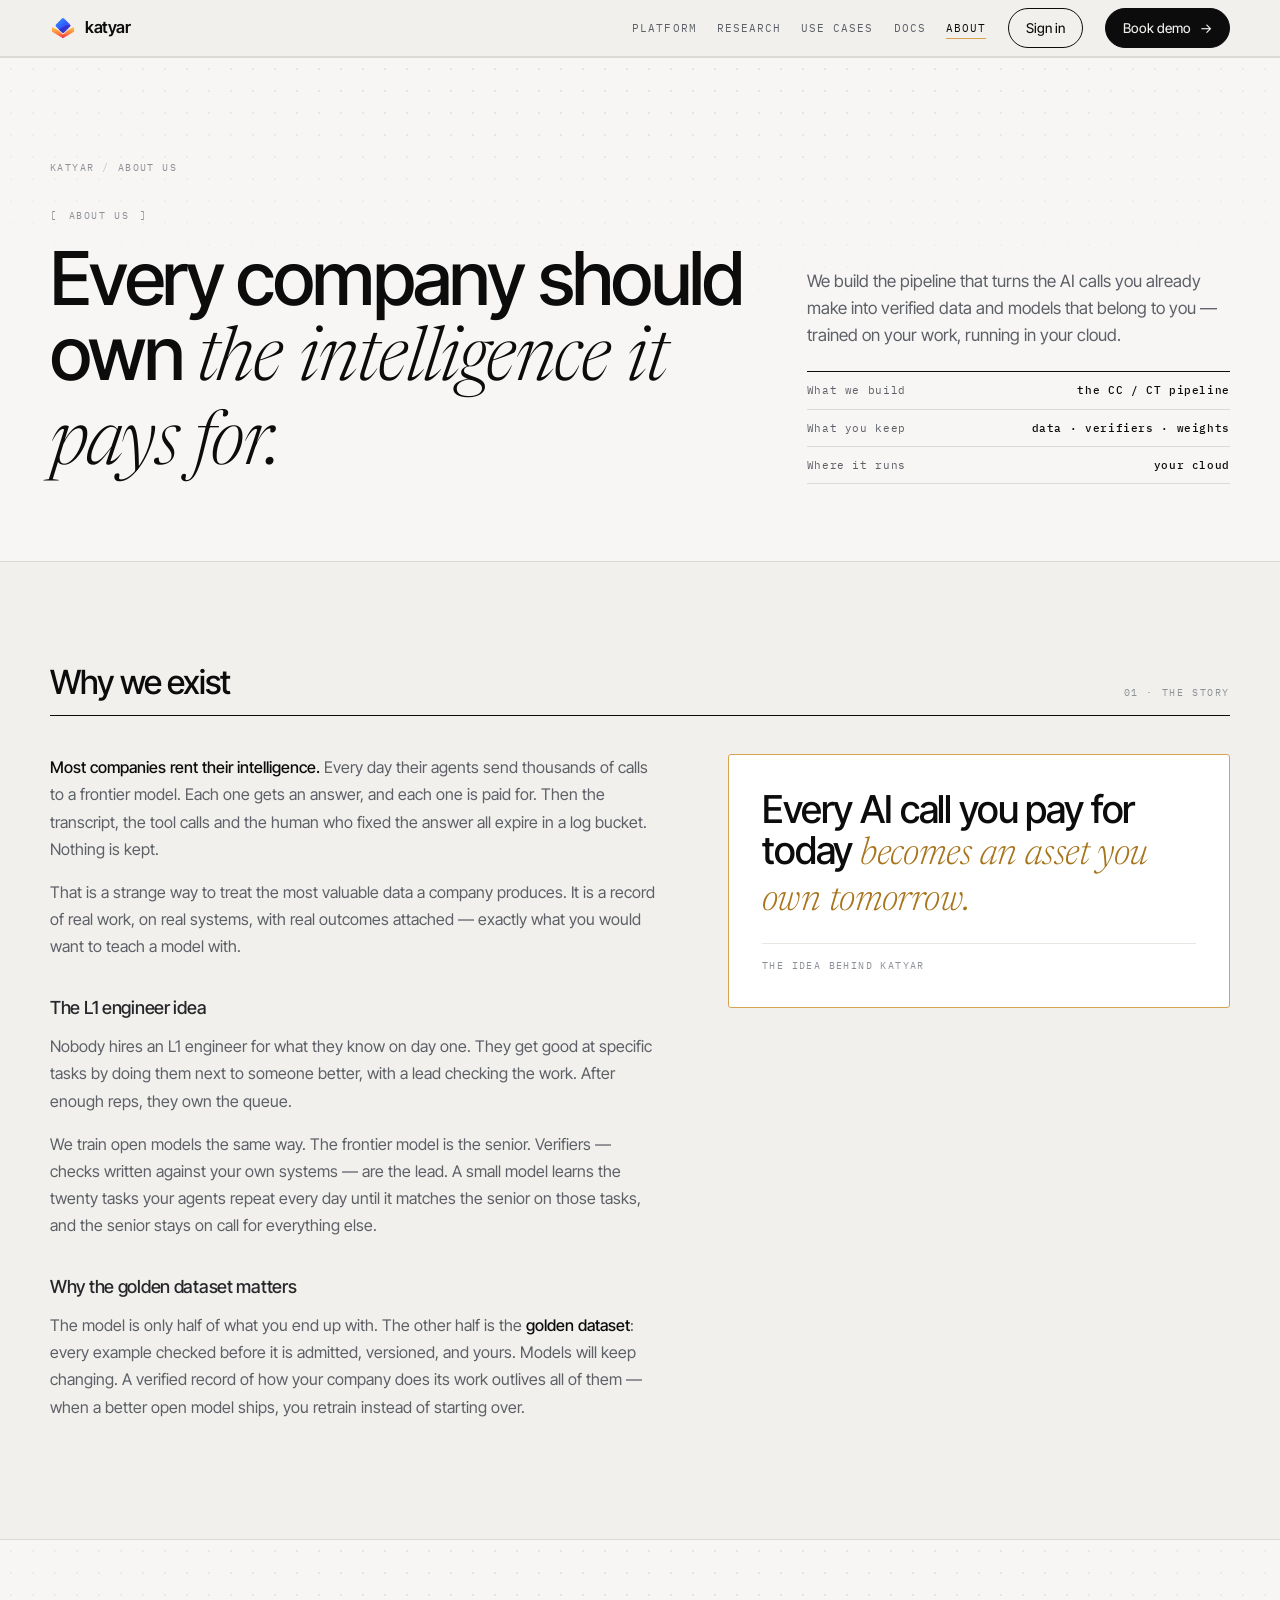
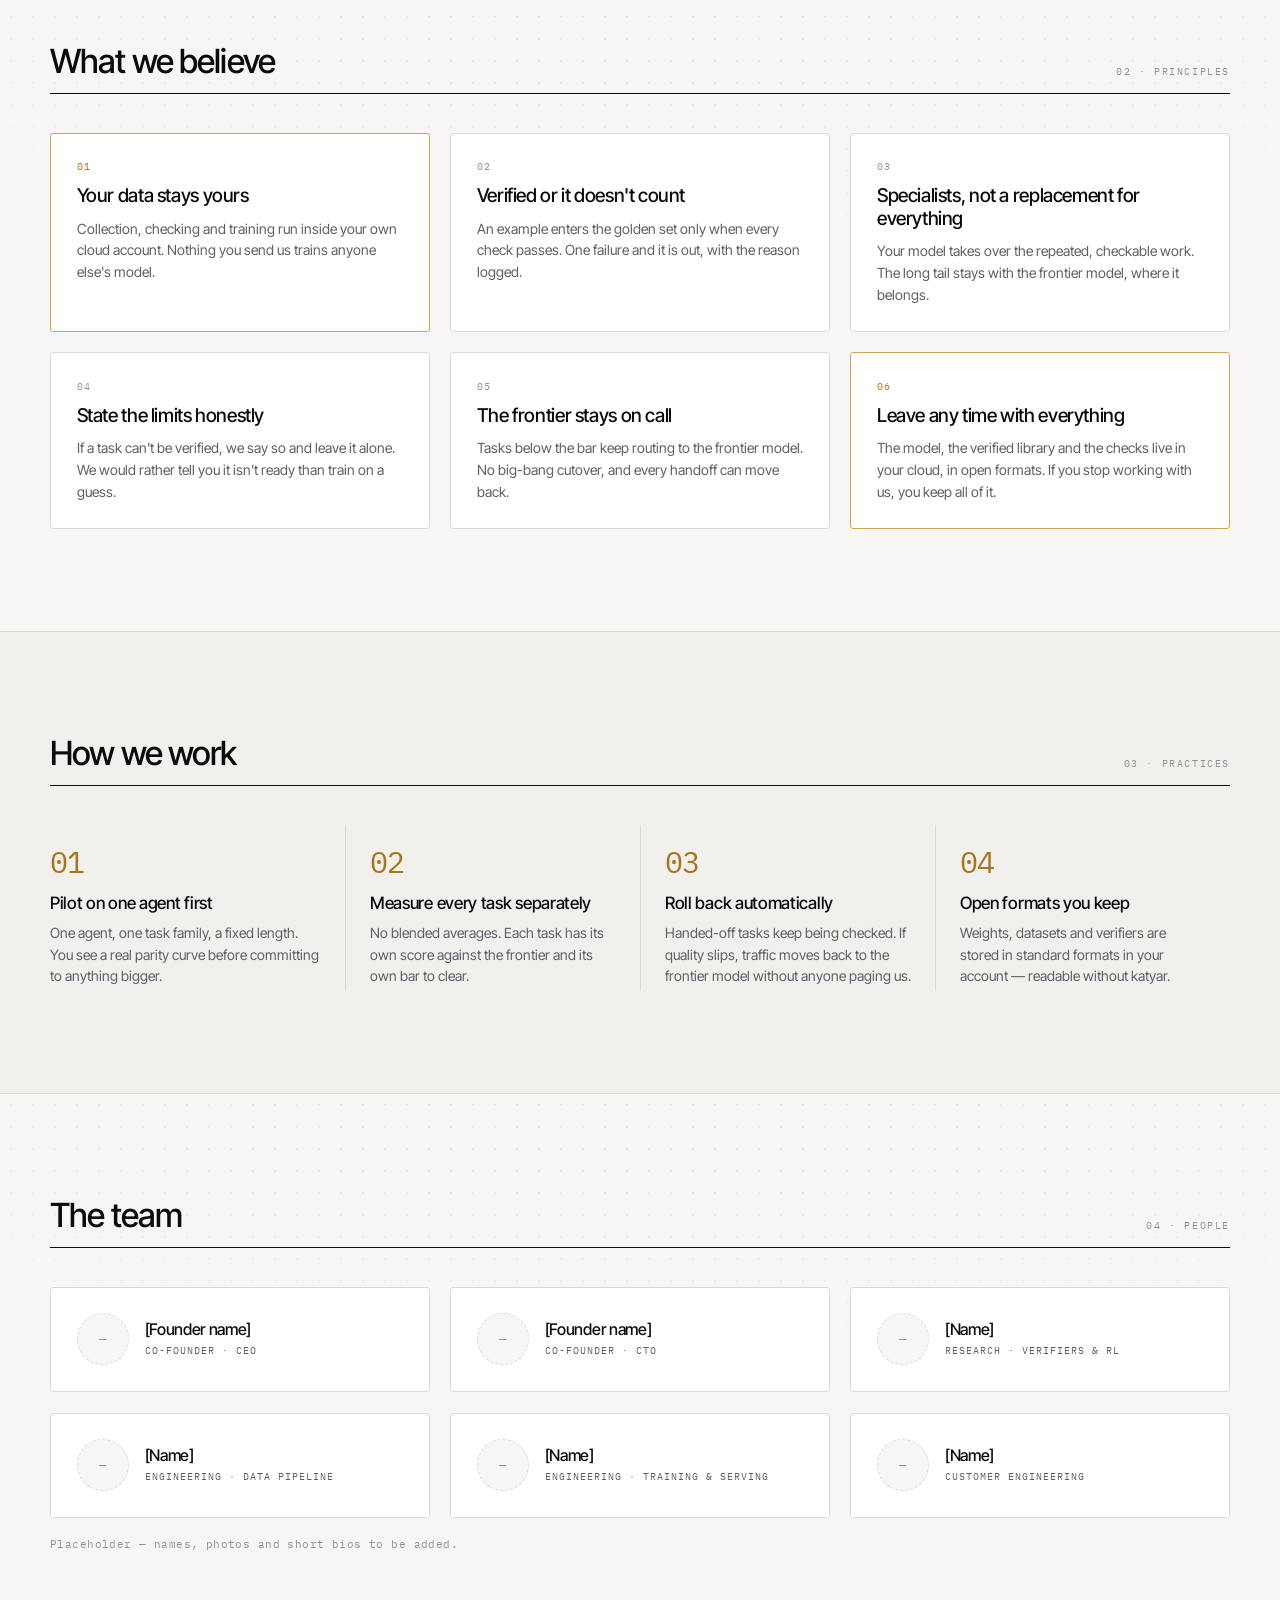
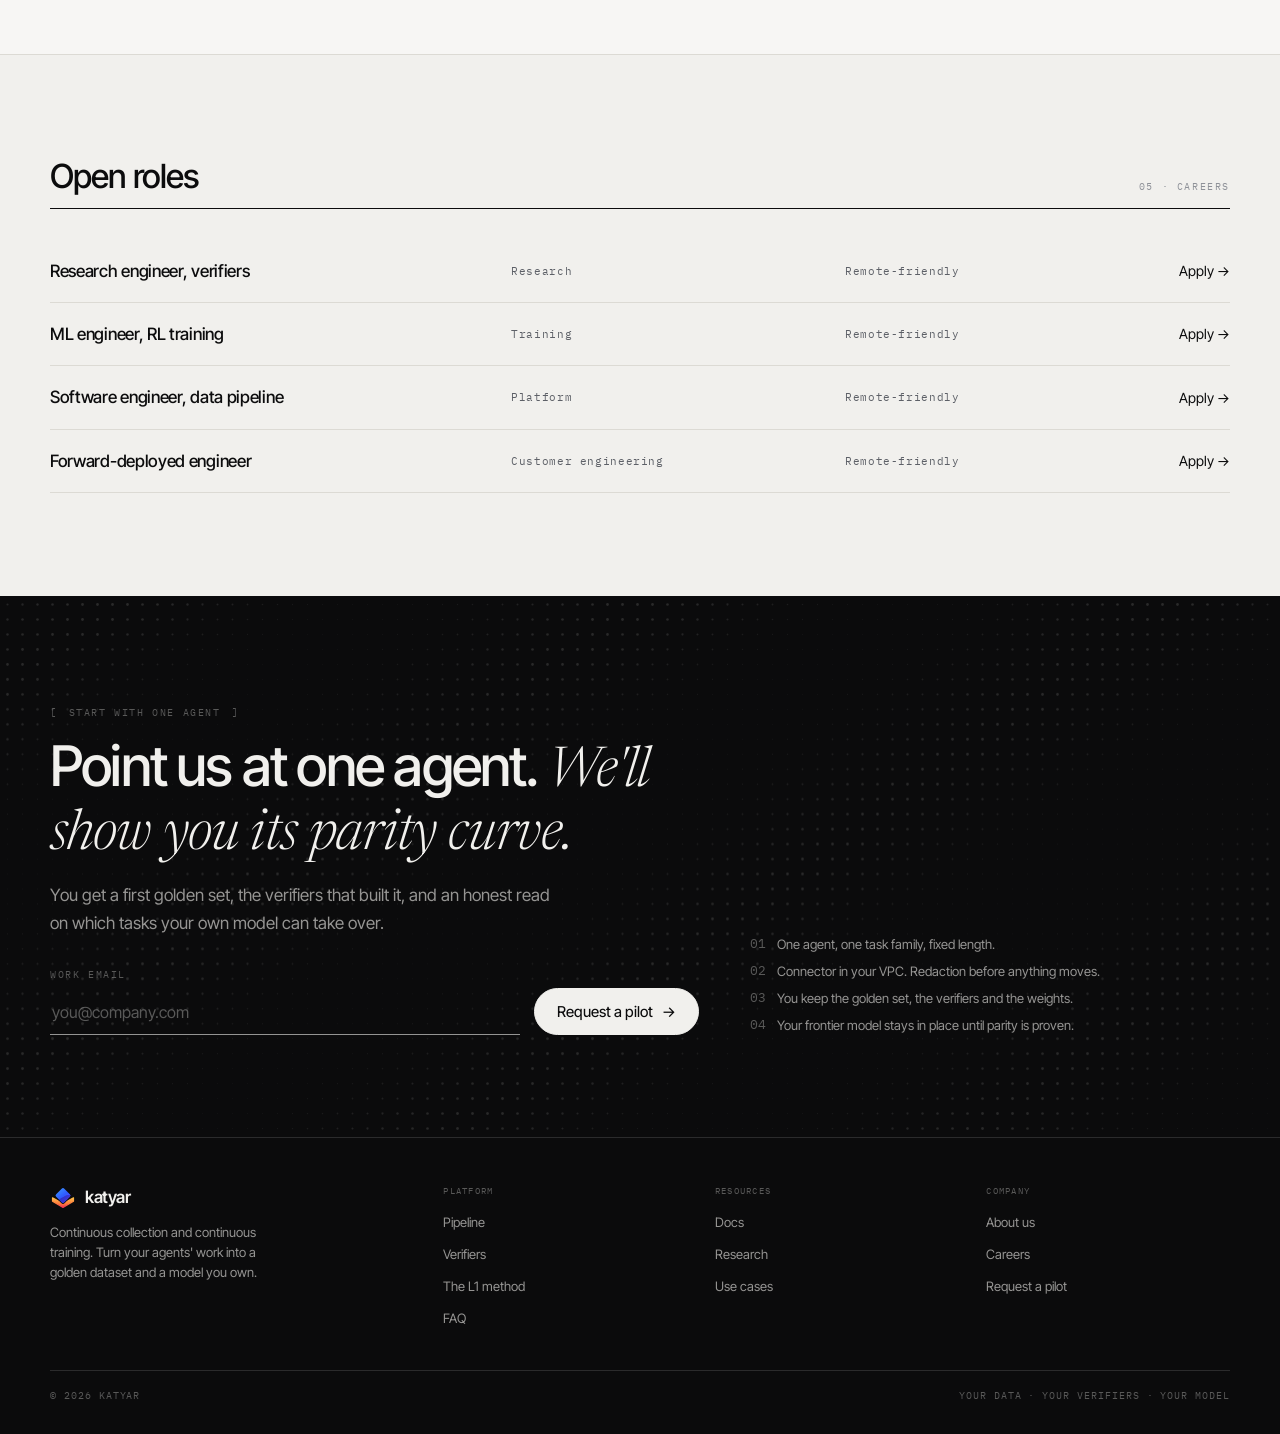
==== commit 609a4e3d: "Simplify v2 and switch to the current brand mark - Remove the old v1 root index.html; v2/ is the onl" ====
--- a/v2/about.html
+++ b/v2/about.html
@@ -5,7 +5,9 @@
 <meta name="viewport" content="width=device-width, initial-scale=1">
 <title>About us — katyar</title>
 <meta name="description" content="katyar helps companies turn the AI calls they already pay for into verified data and models they own, running in their own cloud.">
-<link rel="icon" type="image/png" href="assets/logo.png">
+<link rel="icon" type="image/svg+xml" href="assets/logo.svg">
+<link rel="alternate icon" type="image/png" href="assets/logo.png">
+<link rel="apple-touch-icon" href="assets/logo.png">
 <link rel="preconnect" href="https://fonts.googleapis.com">
 <link rel="preconnect" href="https://fonts.gstatic.com" crossorigin>
 <link href="https://fonts.googleapis.com/css2?family=Inter+Tight:wght@300;400;500;600&family=Newsreader:ital,opsz,wght@1,6..72,300;1,6..72,400&family=IBM+Plex+Mono:wght@400;500&display=swap" rel="stylesheet">
@@ -27,7 +29,7 @@
       <a href="about.html" aria-current="page">About</a>
     </nav>
     <a class="pill o" href="index.html#start">Sign in</a>
-    <a class="pill" href="index.html#start">Start with one agent <span class="ar">→</span></a>
+    <a class="pill" href="index.html#start">Book demo <span class="ar">→</span></a>
     <details class="mnav">
       <summary aria-label="Menu"><span></span></summary>
       <div class="mnav-panel">
@@ -168,7 +170,7 @@
   <div class="w">
     <div class="fg">
       <div>
-        <span class="lg2">katyar</span>
+        <span class="lg2"><i class="mk" aria-hidden="true"></i>katyar</span>
         <p>Continuous collection and continuous training. Turn your agents' work into a golden dataset and a model you own.</p>
       </div>
       <div><h5>Platform</h5><ul><li><a href="index.html#pipeline">Pipeline</a></li><li><a href="index.html#verifiers">Verifiers</a></li><li><a href="index.html#l1">The L1 method</a></li><li><a href="index.html#faq">FAQ</a></li></ul></div>
--- a/v2/styles.css
+++ b/v2/styles.css
@@ -32,17 +32,12 @@
 
 /* ---- chrome ---- */
 #prog{position:fixed;top:0;left:0;height:2px;background:var(--ink);width:0;z-index:99;transition:width .1s linear}
-.tick-bar{background:var(--night);color:var(--n-soft);overflow:hidden;border-bottom:1px solid var(--n-rule)}
-.tick-in{display:flex;white-space:nowrap;height:29px;align-items:center;font-family:var(--mono);font-size:10px;letter-spacing:.12em;text-transform:uppercase;animation:mq 56s linear infinite;will-change:transform}
-.tick-in span{padding:0 24px;display:inline-flex;gap:9px;align-items:center}
-.tick-in i{width:5px;height:5px;border-radius:50%}
-.ib{background:#7d99ff}.ir{background:#e8705c}.ig{background:#4cae7f}.ia{background:var(--gold-2)}
 @keyframes mq{to{transform:translateX(-50%)}}
 header{position:sticky;top:0;z-index:80;background:rgba(241,240,237,.86);backdrop-filter:blur(12px) saturate(150%);border-bottom:1px solid var(--rule)}
 .bar{max-width:var(--maxw);margin:0 auto;padding:0 30px;height:56px;display:flex;align-items:center;gap:22px}
-.logo{display:flex;align-items:center;gap:10px;margin-right:auto;font-weight:500;letter-spacing:-.02em;font-size:16.5px}
-/* brand mark from assets/logo.png, set here so every page's shared header markup picks it up */
-.logo .sq{width:24px;height:24px;flex:none;background:url(assets/logo.png) center/contain no-repeat}
+.logo{display:flex;align-items:center;gap:9px;margin-right:auto;font-weight:600;letter-spacing:-.025em;font-size:16.5px}
+/* brand mark from assets/logo.svg, set here so every page's shared header markup picks it up */
+.logo .sq{width:26px;height:26px;flex:none;background:url(assets/logo.svg) center/contain no-repeat}
 .bar nav{display:flex;gap:20px}
 .bar nav a{font-family:var(--mono);font-size:10.5px;letter-spacing:.1em;text-transform:uppercase;color:var(--soft);position:relative;padding:3px 0}
 .bar nav a::after{content:"";position:absolute;left:0;right:100%;bottom:0;height:1px;background:var(--ink);transition:right .3s var(--ease)}
@@ -112,12 +107,6 @@
 .pt-sub{display:flex;justify-content:space-between;margin-top:5px;font-family:var(--mono);font-size:9px;color:var(--faint);font-variant-numeric:tabular-nums}
 .pt-ft{display:flex;justify-content:space-between;padding:9px 13px;border-top:1px solid var(--rule);font-family:var(--mono);font-size:9px;letter-spacing:.1em;text-transform:uppercase;color:var(--faint)}
 .pt-ft b{color:var(--gold);font-weight:500}
-.hud{position:absolute;left:30px;bottom:22px;z-index:3;display:flex;border:1px solid var(--rule);background:rgba(247,246,244,.82);backdrop-filter:blur(6px);border-radius:3px;overflow:hidden}
-.hud>div{padding:9px 15px;border-right:1px solid var(--rule)}
-.hud>div:last-child{border-right:0}
-.hud .k{font-family:var(--mono);font-size:9px;letter-spacing:.14em;text-transform:uppercase;color:var(--faint)}
-.hud .v{font-family:var(--mono);font-size:14px;margin-top:3px;font-variant-numeric:tabular-nums}
-.hud .v.r{color:var(--red)}.hud .v.g{color:var(--gold)}
 @keyframes blip{0%,100%{opacity:1}50%{opacity:.25}}
 
 /* ---- marquee strip ---- */
@@ -197,8 +186,6 @@
 .dv-key span{font-family:var(--mono);font-size:10px;letter-spacing:.06em;color:var(--n-soft);display:inline-flex;align-items:center;gap:8px}
 .dv-key b{width:15px;height:0;border-top:2px solid}
 .chartwrap{overflow-x:auto;overflow-y:hidden}
-.dv-num{font-variant-numeric:tabular-nums;font-feature-settings:"tnum" 1;letter-spacing:-.03em}
-.dv-num.g{color:var(--gold-2)}
 .gapstat{display:grid;grid-template-columns:repeat(3,1fr);margin-top:clamp(26px,3vw,44px);border-top:1px solid var(--n-rule)}
 .gapstat>div{padding:24px 26px 0 0;border-right:1px solid var(--n-rule)}
 .gapstat>div:not(:first-child){padding-left:26px}
@@ -270,14 +257,12 @@
 
 /* 03 refine funnel */
 .fn{padding:18px 16px 8px}
-.fn-row{display:grid;grid-template-columns:150px minmax(0,1fr) 84px;gap:12px;align-items:center;padding:7px 0}
+.fn-row{display:grid;grid-template-columns:150px minmax(0,1fr);gap:12px;align-items:center;padding:7px 0}
 .fn-row .k{font-family:var(--mono);font-size:10px;color:var(--soft)}
 .fn-row .k em{display:block;font-style:normal;font-size:8.5px;letter-spacing:.08em;text-transform:uppercase;color:var(--faint);margin-top:2px}
 .fn-track{height:20px;background:var(--paper-2);border-radius:1px;position:relative;overflow:hidden}
 .fn-track i{position:absolute;left:0;top:0;bottom:0;width:0;background:var(--ink-2);transition:width 1.1s var(--ease)}
 .fn-row.gd .fn-track i{background:repeating-linear-gradient(90deg,var(--gold-2) 0 6px,#e2b566 6px 8px)}
-.fn-row .v{font-family:var(--mono);font-size:11px;text-align:right;font-variant-numeric:tabular-nums}
-.fn-row.gd .v{color:var(--gold)}
 
 /* 04 train chart */
 .rc{padding:14px 16px 10px}
@@ -479,7 +464,8 @@
 /* ---- footer ---- */
 footer{background:var(--night);color:var(--n-soft);padding:46px 0 30px;border-top:1px solid var(--n-rule)}
 .fg{display:grid;grid-template-columns:1.5fr repeat(3,1fr);gap:28px}
-.fg .lg2{color:var(--n-text);font-weight:500;font-size:17px;letter-spacing:-.02em}
+.fg .lg2{display:flex;align-items:center;gap:9px;color:var(--n-text);font-weight:600;font-size:17px;letter-spacing:-.025em}
+.fg .lg2 .mk{width:26px;height:26px;flex:none;background:url(assets/logo.svg) center/contain no-repeat}
 .fg p{font-size:13px;line-height:1.55;max-width:30ch;margin-top:11px}
 .fg h5{margin:0 0 12px;font-family:var(--mono);font-size:9px;letter-spacing:.14em;text-transform:uppercase;color:var(--n-faint);font-weight:400}
 .fg ul{margin:0;padding:0;list-style:none;display:grid;gap:8px}
@@ -520,9 +506,6 @@
   .stage{border-right:0!important;padding-inline:0!important}
   .ramp-track{display:none}
   .stage{opacity:1}
-  .hud{position:static;margin:26px 20px 4px;display:grid;grid-template-columns:1fr 1fr}
-  .hud>div:nth-child(2n){border-right:0}
-  .hud>div:nth-child(-n+2){border-bottom:1px solid var(--rule)}
   .fig-hd .sp{display:none}
   .vb-c{grid-template-columns:22px minmax(0,1fr)}
   .vb-c .e{grid-column:2;text-align:left;margin-top:-6px}
@@ -532,7 +515,7 @@
   .vb-q{min-height:4.2em}
   .chartwrap #dvsvg{min-width:620px}
   .mxg{grid-template-columns:84px repeat(6,minmax(0,1fr)) 46px}
-  .fn-row{grid-template-columns:100px minmax(0,1fr) 64px}
+  .fn-row{grid-template-columns:100px minmax(0,1fr)}
   .ho-row{grid-template-columns:minmax(0,1fr) 72px}
   .ho-bar{grid-column:1/-1;grid-row:2}
   .rc-stats{grid-template-columns:1fr 1fr}
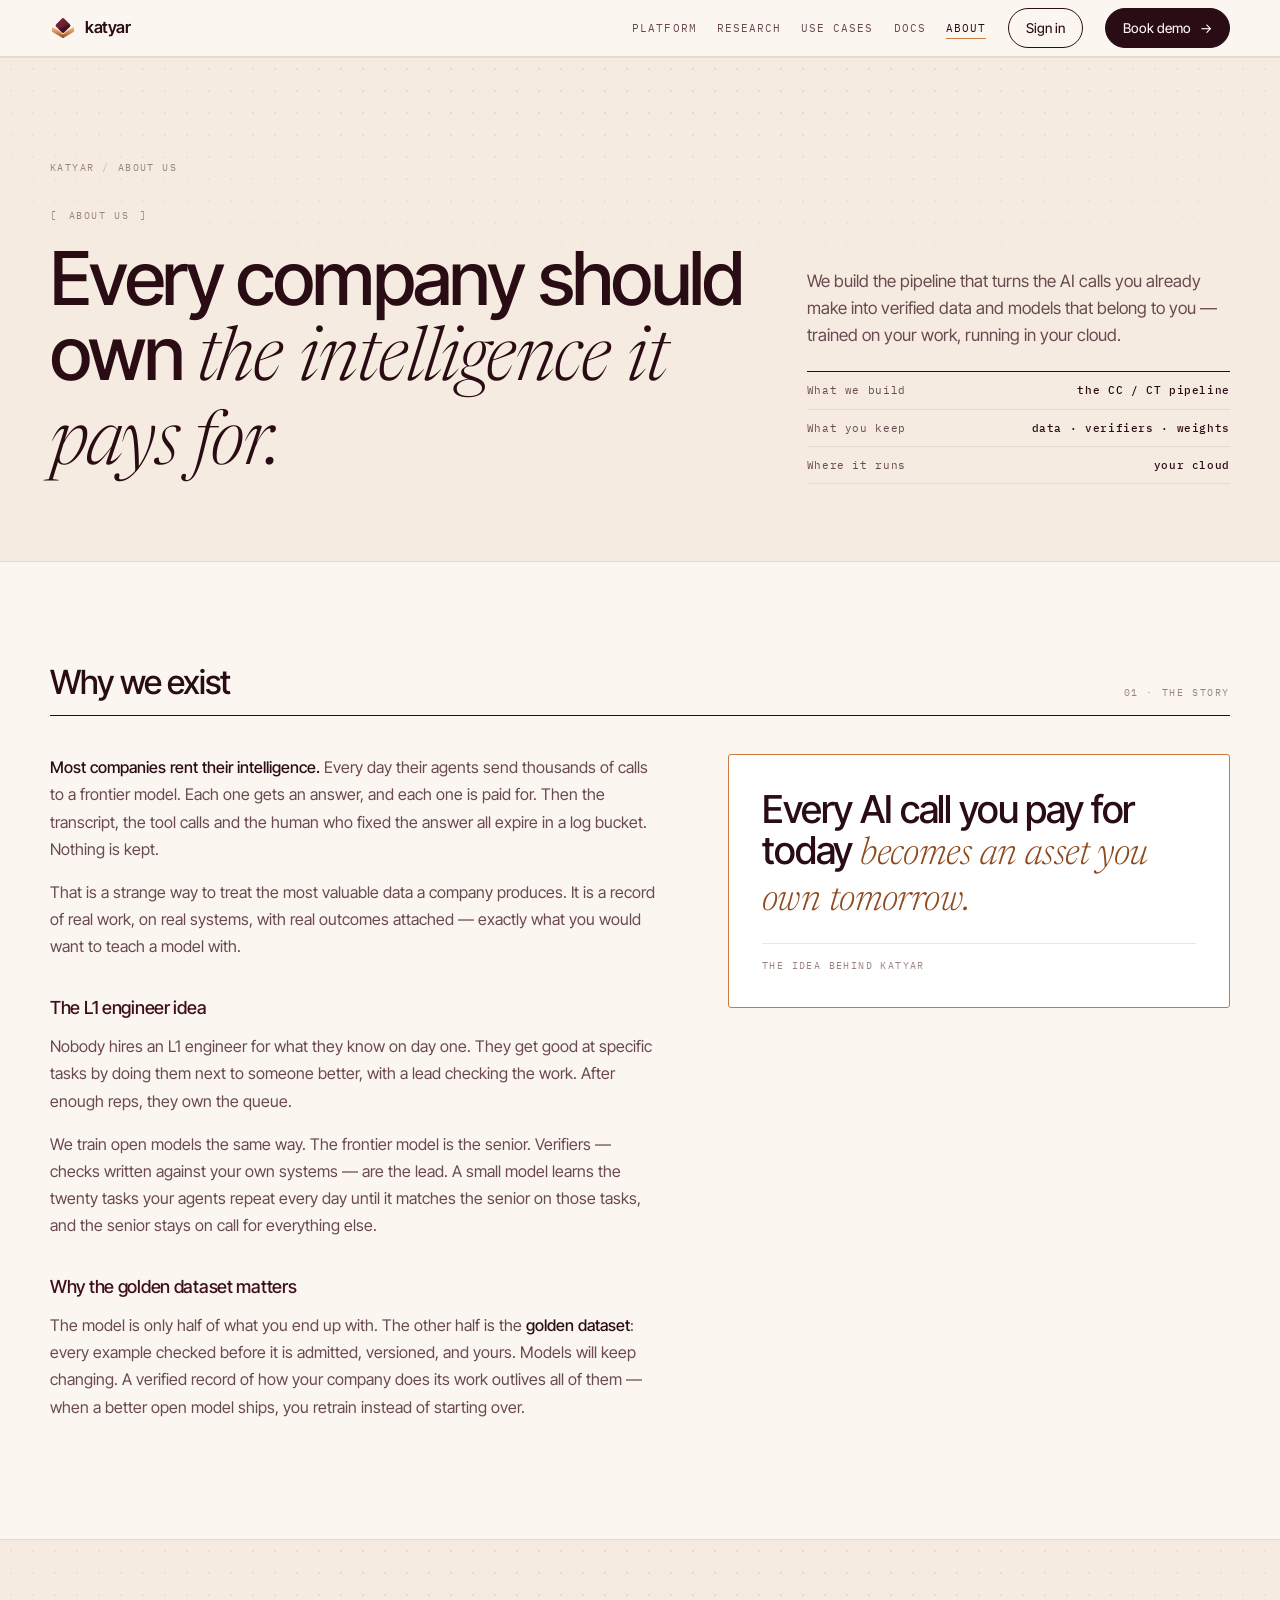
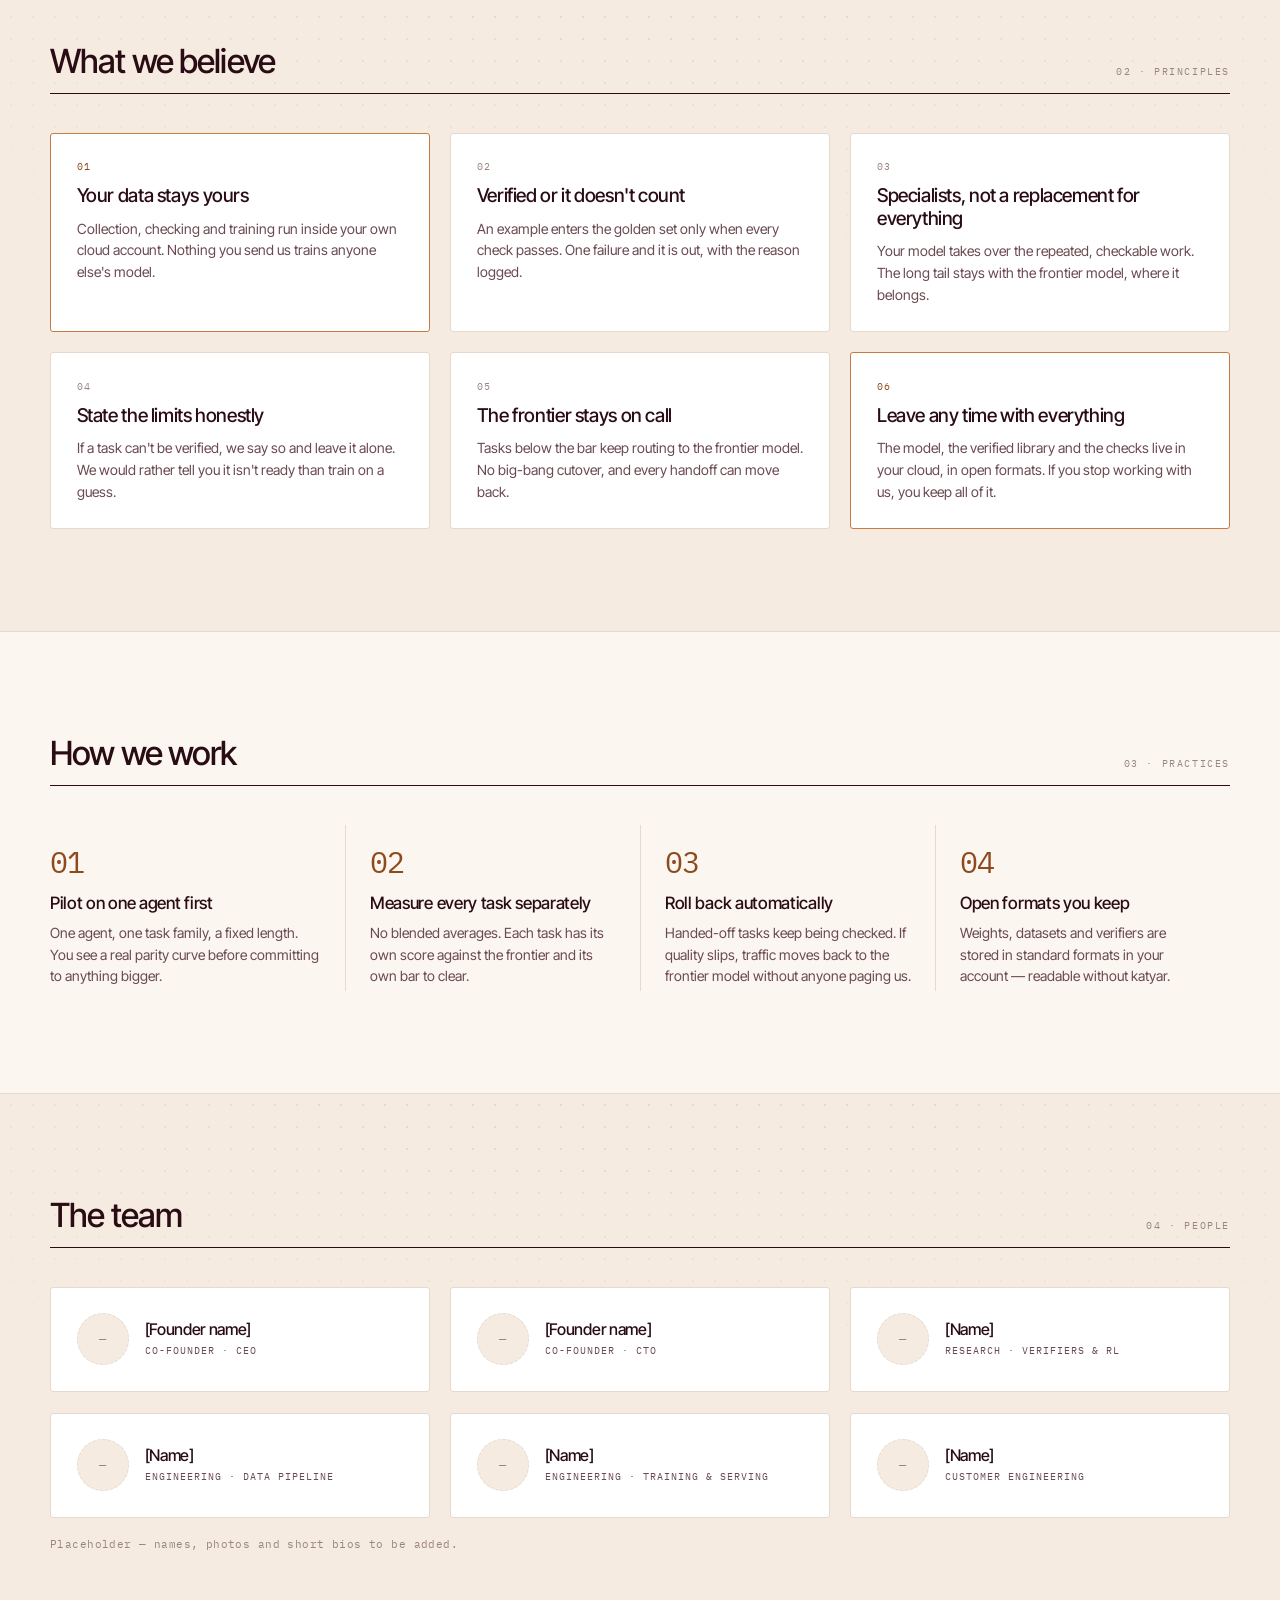
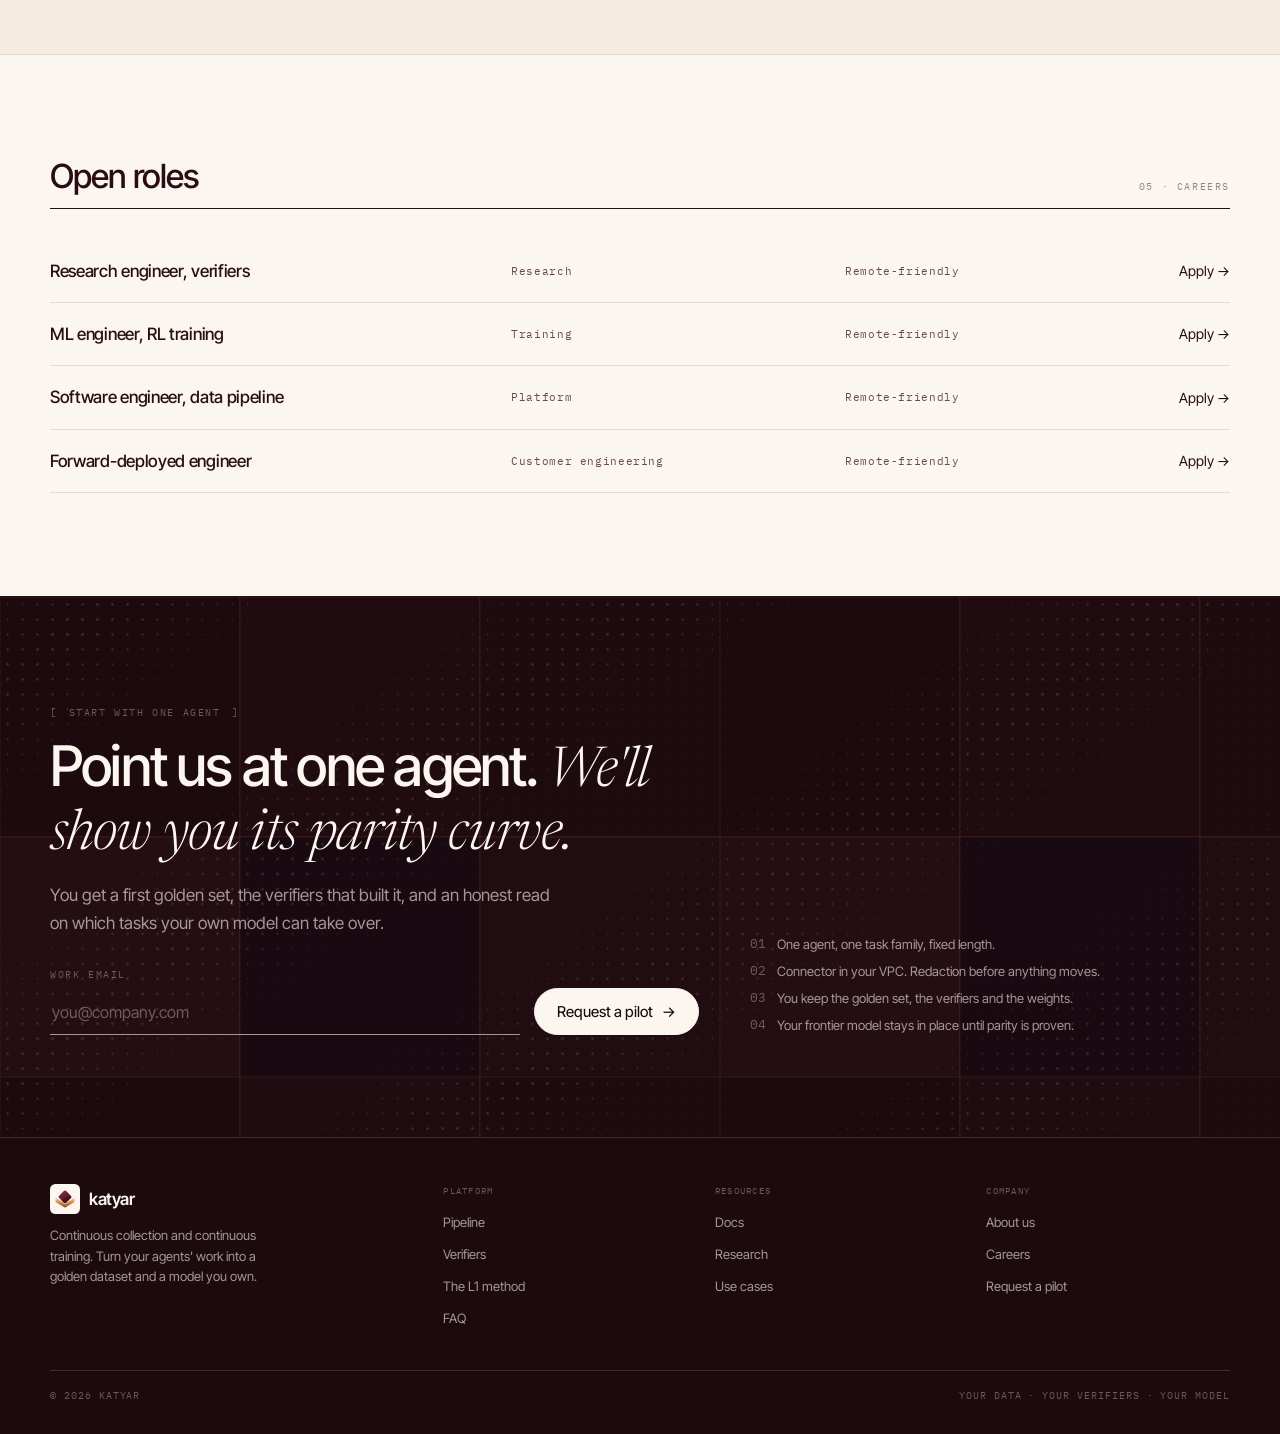
==== commit a1ee814b: "Rebrand the site to the maroon-over-copper identity - Swap the logo for the locked Maroon-over-coppe" ====
--- a/v2/about.html
+++ b/v2/about.html
@@ -5,9 +5,20 @@
 <meta name="viewport" content="width=device-width, initial-scale=1">
 <title>About us — katyar</title>
 <meta name="description" content="katyar helps companies turn the AI calls they already pay for into verified data and models they own, running in their own cloud.">
+<meta property="og:type" content="website">
+<meta property="og:site_name" content="katyar">
+<meta property="og:title" content="About us — katyar">
+<meta property="og:description" content="katyar helps companies turn the AI calls they already pay for into verified data and models they own, running in their own cloud.">
+<meta property="og:url" content="https://katyar.com/about.html">
+<meta property="og:image" content="https://katyar.com/assets/og.png">
+<meta property="og:image:width" content="1200">
+<meta property="og:image:height" content="630">
+<meta name="twitter:card" content="summary_large_image">
+<meta name="twitter:image" content="https://katyar.com/assets/og.png">
+<meta name="theme-color" content="#5E1A2A">
 <link rel="icon" type="image/svg+xml" href="assets/logo.svg">
 <link rel="alternate icon" type="image/png" href="assets/logo.png">
-<link rel="apple-touch-icon" href="assets/logo.png">
+<link rel="apple-touch-icon" href="assets/apple-touch-icon.png">
 <link rel="preconnect" href="https://fonts.googleapis.com">
 <link rel="preconnect" href="https://fonts.gstatic.com" crossorigin>
 <link href="https://fonts.googleapis.com/css2?family=Inter+Tight:wght@300;400;500;600&family=Newsreader:ital,opsz,wght@1,6..72,300;1,6..72,400&family=IBM+Plex+Mono:wght@400;500&display=swap" rel="stylesheet">
--- a/v2/styles.css
+++ b/v2/styles.css
@@ -1,9 +1,9 @@
 :root{
-  --paper:#f1f0ed; --paper-2:#f7f6f4; --card:#fff; --ink:#0c0c0d; --ink-2:#26272a;
-  --soft:#5d6067; --faint:#8e9198; --rule:#dcdad4; --rule-2:#e8e6e1;
-  --red:#d33a26; --red-bg:#fae2dd; --blue:#1c46d6; --blue-bg:#dfe5fb; --green:#12744a;
-  --gold:#a8741c; --gold-2:#d5a24f; --gold-bg:#f5ead3;
-  --night:#0b0b0c; --n-rule:rgba(241,240,237,.14); --n-text:#f1f0ed; --n-soft:rgba(241,240,237,.6); --n-faint:rgba(241,240,237,.34);
+  --paper:#FBF6F0; --paper-2:#F5EBE1; --card:#fff; --ink:#2A0C14; --ink-2:#3E0F1B;
+  --soft:#6A4A50; --faint:#9A8580; --rule:#E6D9CE; --rule-2:#EFE4DA;
+  --red:#B0303B; --red-bg:#F6DCDC; --blue:#5E1A2A; --blue-bg:#F3DDE2; --green:#12744a;
+  --gold:#8E4A1E; --gold-2:#C97A40; --gold-bg:#F7E6D6;
+  --night:#1C0A0E; --n-rule:rgba(251,246,240,.14); --n-text:#FBF6F0; --n-soft:rgba(251,246,240,.6); --n-faint:rgba(251,246,240,.34);
   --sans:"Inter Tight",-apple-system,BlinkMacSystemFont,"Helvetica Neue",Arial,sans-serif;
   --serif:"Newsreader",Georgia,serif;
   --mono:"IBM Plex Mono",ui-monospace,SFMono-Regular,Menlo,monospace;
@@ -33,7 +33,7 @@
 /* ---- chrome ---- */
 #prog{position:fixed;top:0;left:0;height:2px;background:var(--ink);width:0;z-index:99;transition:width .1s linear}
 @keyframes mq{to{transform:translateX(-50%)}}
-header{position:sticky;top:0;z-index:80;background:rgba(241,240,237,.86);backdrop-filter:blur(12px) saturate(150%);border-bottom:1px solid var(--rule)}
+header{position:sticky;top:0;z-index:80;background:rgba(251,246,240,.86);backdrop-filter:blur(12px) saturate(150%);border-bottom:1px solid var(--rule)}
 .bar{max-width:var(--maxw);margin:0 auto;padding:0 30px;height:56px;display:flex;align-items:center;gap:22px}
 .logo{display:flex;align-items:center;gap:9px;margin-right:auto;font-weight:600;letter-spacing:-.025em;font-size:16.5px}
 /* brand mark from assets/logo.svg, set here so every page's shared header markup picks it up */
@@ -56,7 +56,7 @@
 .mnav[open] summary span{background:transparent}
 .mnav[open] summary span::before{transform:translateY(5px) rotate(45deg)}
 .mnav[open] summary span::after{transform:translateY(-5px) rotate(-45deg)}
-.mnav-panel{position:absolute;right:0;top:48px;min-width:230px;background:var(--card);border:1px solid var(--rule);border-radius:3px;padding:4px 0;box-shadow:0 18px 40px -20px rgba(12,12,13,.25)}
+.mnav-panel{position:absolute;right:0;top:48px;min-width:230px;background:var(--card);border:1px solid var(--rule);border-radius:3px;padding:4px 0;box-shadow:0 18px 40px -20px rgba(42,12,20,.25)}
 .mnav-panel a{display:flex;justify-content:space-between;align-items:center;padding:13px 16px;border-top:1px solid var(--rule-2);font-family:var(--mono);font-size:11px;letter-spacing:.1em;text-transform:uppercase;color:var(--soft)}
 .mnav-panel a:first-child{border-top:0}
 .mnav-panel a[aria-current="page"]{color:var(--ink)}
@@ -88,7 +88,7 @@
 .hero .sub{margin-top:22px;max-width:44ch;font-size:16.5px;color:var(--soft)}
 .hero-acts{display:flex;gap:14px;align-items:center;margin-top:32px;flex-wrap:wrap}
 /* parity tracker */
-.pt{border:1px solid var(--rule);background:rgba(247,246,244,.8);backdrop-filter:blur(7px);border-radius:3px;overflow:hidden;align-self:center}
+.pt{border:1px solid var(--rule);background:rgba(251,246,240,.8);backdrop-filter:blur(7px);border-radius:3px;overflow:hidden;align-self:center}
 .pt-hd{display:flex;align-items:center;gap:8px;padding:10px 13px;border-bottom:1px solid var(--rule);font-family:var(--mono);font-size:9px;letter-spacing:.14em;text-transform:uppercase;color:var(--faint)}
 .pt-hd b{color:var(--ink);font-weight:500}
 .pt-hd .lv{margin-left:auto;display:inline-flex;align-items:center;gap:6px}
@@ -157,15 +157,15 @@
 
 /* ---- sections ---- */
 .sec{padding:clamp(72px,8vw,120px) 0;position:relative}
-.night{background:var(--night);color:var(--n-text)}
+.night{background:var(--night) url(assets/tiles-night.svg) 0 0/720px 480px;color:var(--n-text)}
 /* light band: breaks up long runs of paper with the same dot motif as the hero field */
 .band{background:var(--paper-2);border-top:1px solid var(--rule);border-bottom:1px solid var(--rule)}
 .band::before,.night::before{content:"";position:absolute;inset:0;pointer-events:none;background-size:22px 22px;-webkit-mask-image:radial-gradient(120% 70% at 50% 0%,#000 20%,transparent 75%);mask-image:radial-gradient(120% 70% at 50% 0%,#000 20%,transparent 75%)}
-.band::before{background-image:radial-gradient(rgba(12,12,13,.07) 1px,transparent 1.2px)}
-.night::before{background-image:radial-gradient(rgba(241,240,237,.06) 1px,transparent 1.2px)}
+.band::before{background-image:radial-gradient(rgba(42,12,20,.07) 1px,transparent 1.2px)}
+.night::before{background-image:radial-gradient(rgba(251,246,240,.06) 1px,transparent 1.2px)}
 .band>.w,.night>.w{position:relative;z-index:1}
 /* horizon: faint gold glow toward "your model is the default" */
-.horizon-sec::after{content:"";position:absolute;inset:0;pointer-events:none;background:radial-gradient(50% 70% at 88% 18%,rgba(213,162,79,.12),transparent 70%)}
+.horizon-sec::after{content:"";position:absolute;inset:0;pointer-events:none;background:radial-gradient(50% 70% at 88% 18%,rgba(201,122,64,.12),transparent 70%)}
 .head{display:grid;grid-template-columns:minmax(0,1.15fr) minmax(0,.85fr);gap:clamp(26px,4vw,60px);align-items:end}
 .head .d2{max-width:20ch}
 .eb{display:inline-flex;align-items:center;gap:11px;margin-bottom:18px}
@@ -180,7 +180,7 @@
 .cm.br{bottom:0;right:0;border-left:0;border-top:0}
 
 /* ---- parity chart (night) ---- */
-.dv{margin-top:clamp(34px,4vw,56px);border:1px solid var(--n-rule);border-radius:3px;padding:clamp(16px,2vw,26px);background:rgba(241,240,237,.02)}
+.dv{margin-top:clamp(34px,4vw,56px);border:1px solid var(--n-rule);border-radius:3px;padding:clamp(16px,2vw,26px);background:rgba(251,246,240,.02)}
 .dv-hd{display:flex;flex-wrap:wrap;gap:14px 26px;align-items:baseline;margin-bottom:8px}
 .dv-key{display:flex;gap:20px;margin-left:auto;flex-wrap:wrap}
 .dv-key span{font-family:var(--mono);font-size:10px;letter-spacing:.06em;color:var(--n-soft);display:inline-flex;align-items:center;gap:8px}
@@ -248,7 +248,7 @@
 .mxg .rh.on{opacity:1}
 .mxg .vd{font-family:var(--mono);font-size:8.5px;letter-spacing:.08em;text-transform:uppercase;text-align:right;color:var(--faint)}
 .mxg .vd.g{color:var(--gold)}.mxg .vd.r{color:var(--red)}
-.cell{height:22px;border-radius:1px;background:#eceae3;transition:background .25s,transform .25s var(--ease)}
+.cell{height:22px;border-radius:1px;background:#F1E6DC;transition:background .25s,transform .25s var(--ease)}
 .cell.scan{background:var(--ink);transform:scaleY(1.16)}
 .cell.ok{background:#dbece3}
 .cell.fail{background:var(--red);animation:shk .4s var(--ease)}
@@ -262,7 +262,7 @@
 .fn-row .k em{display:block;font-style:normal;font-size:8.5px;letter-spacing:.08em;text-transform:uppercase;color:var(--faint);margin-top:2px}
 .fn-track{height:20px;background:var(--paper-2);border-radius:1px;position:relative;overflow:hidden}
 .fn-track i{position:absolute;left:0;top:0;bottom:0;width:0;background:var(--ink-2);transition:width 1.1s var(--ease)}
-.fn-row.gd .fn-track i{background:repeating-linear-gradient(90deg,var(--gold-2) 0 6px,#e2b566 6px 8px)}
+.fn-row.gd .fn-track i{background:repeating-linear-gradient(90deg,var(--gold-2) 0 6px,#E0965A 6px 8px)}
 
 /* 04 train chart */
 .rc{padding:14px 16px 10px}
@@ -328,7 +328,7 @@
 .vb-c.ok .e,.vb-c.no .e,.vb-c.skip .e{opacity:1}
 .vb-c.no .e{color:var(--red)}
 .vb-c.skip{opacity:.38}
-@keyframes ping{0%{box-shadow:0 0 0 0 rgba(12,12,13,.3)}100%{box-shadow:0 0 0 9px rgba(12,12,13,0)}}
+@keyframes ping{0%{box-shadow:0 0 0 0 rgba(42,12,20,.3)}100%{box-shadow:0 0 0 9px rgba(42,12,20,0)}}
 .vb-rw{display:grid;grid-template-columns:auto minmax(0,1fr) 40px;gap:12px;align-items:center;margin-top:18px}
 .vb-meter{height:8px;background:var(--rule-2);border-radius:1px;overflow:hidden}
 .vb-meter i{display:block;height:100%;width:0;background:var(--gold-2);transition:width .9s var(--ease)}
@@ -338,7 +338,7 @@
 .vb-verdict{margin-top:12px;min-height:64px;font-size:13.5px;line-height:1.45;padding:11px 13px;border-radius:3px;border:1px dashed var(--rule);color:var(--faint);transition:background .4s,border-color .4s,color .4s}
 .vb-verdict b{font-weight:500}
 .vb-verdict.g{border:1px solid var(--gold-2);background:var(--gold-bg);color:var(--gold)}
-.vb-verdict.r{border:1px solid rgba(211,58,38,.4);background:var(--red-bg);color:var(--red)}
+.vb-verdict.r{border:1px solid rgba(176,48,59,.4);background:var(--red-bg);color:var(--red)}
 .vb-tabs{gap:6px}
 .vb-tabs button{border:1px solid var(--rule);background:transparent;cursor:pointer;color:var(--soft);font-family:var(--mono);letter-spacing:.08em;text-transform:uppercase;font-size:9px;padding:5px 11px;border-radius:100px;transition:background .25s,color .25s,border-color .25s}
 .vb-tabs button[aria-selected="true"]{background:var(--ink);border-color:var(--ink);color:var(--paper)}
@@ -407,11 +407,11 @@
 .horizon{text-align:left}
 .horizon .big{font-size:clamp(34px,5.6vw,76px);font-weight:500;letter-spacing:-.036em;line-height:1;max-width:18ch}
 /* today → next → horizon as one track that warms into gold */
-.hz{display:grid;grid-template-columns:repeat(3,1fr);margin-top:clamp(36px,4vw,60px);background:linear-gradient(90deg,var(--n-rule),rgba(213,162,79,.7)) no-repeat 0 0/100% 1px}
+.hz{display:grid;grid-template-columns:repeat(3,1fr);margin-top:clamp(36px,4vw,60px);background:linear-gradient(90deg,var(--n-rule),rgba(201,122,64,.7)) no-repeat 0 0/100% 1px}
 .hz>div{padding:24px 26px 0 0;position:relative}
 .hz>div::before{content:"";position:absolute;top:-4px;left:0;width:9px;height:9px;border-radius:50%;background:var(--night);border:1px solid var(--n-faint)}
 .hz>div:not(:first-child)::before{left:26px}
-.hz>div:last-child::before{background:var(--gold-2);border-color:var(--gold-2);box-shadow:0 0 0 4px rgba(213,162,79,.18)}
+.hz>div:last-child::before{background:var(--gold-2);border-color:var(--gold-2);box-shadow:0 0 0 4px rgba(201,122,64,.18)}
 .hz>div:not(:first-child){padding-left:26px;border-left:1px solid var(--n-rule)}
 .hz .n{font-family:var(--mono);font-size:10px;letter-spacing:.14em;text-transform:uppercase;color:var(--n-faint);margin-bottom:11px}
 .hz .n.g{color:var(--gold-2)}
@@ -447,7 +447,7 @@
 .help .who span{font-family:var(--mono);font-size:10px;letter-spacing:.1em;text-transform:uppercase;color:var(--soft);border-bottom:1px solid var(--rule);padding-bottom:7px}
 
 /* ---- cta ---- */
-.cta{position:relative;border-top:1px solid var(--ink);overflow:hidden;background:var(--night);color:var(--n-text)}
+.cta{position:relative;border-top:1px solid var(--ink);overflow:hidden;background:var(--night) url(assets/tiles-night.svg) 0 0/720px 480px;color:var(--n-text)}
 #dots{position:absolute;inset:0;width:100%;height:100%;opacity:.9}
 .cta-in{position:relative;z-index:2;padding-block:clamp(64px,8vw,110px)}
 .cta-in .d2{max-width:22ch}
@@ -465,7 +465,7 @@
 footer{background:var(--night);color:var(--n-soft);padding:46px 0 30px;border-top:1px solid var(--n-rule)}
 .fg{display:grid;grid-template-columns:1.5fr repeat(3,1fr);gap:28px}
 .fg .lg2{display:flex;align-items:center;gap:9px;color:var(--n-text);font-weight:600;font-size:17px;letter-spacing:-.025em}
-.fg .lg2 .mk{width:26px;height:26px;flex:none;background:url(assets/logo.svg) center/contain no-repeat}
+.fg .lg2 .mk{width:30px;height:30px;flex:none;background:url(assets/logo-tile.svg) center/contain no-repeat}
 .fg p{font-size:13px;line-height:1.55;max-width:30ch;margin-top:11px}
 .fg h5{margin:0 0 12px;font-family:var(--mono);font-size:9px;letter-spacing:.14em;text-transform:uppercase;color:var(--n-faint);font-weight:400}
 .fg ul{margin:0;padding:0;list-style:none;display:grid;gap:8px}
--- a/v2/pages.css
+++ b/v2/pages.css
@@ -56,8 +56,8 @@
 .prose pre{margin:0 0 20px;padding:16px 18px;overflow-x:auto;background:var(--night);color:var(--n-text);border-radius:3px;font-family:var(--mono);font-size:12.5px;line-height:1.75}
 .prose pre code{background:none;border:0;padding:0;color:inherit;font-size:inherit}
 .prose pre .c{color:var(--n-faint)}
-.prose pre .s{color:#e2b566}
-.prose pre .k{color:#7d99ff}
+.prose pre .s{color:#E0965A}
+.prose pre .k{color:#C97A40}
 .callout{margin:0 0 20px;padding:14px 16px;background:var(--card);border:1px solid var(--rule);border-left:3px solid var(--gold-2);border-radius:3px;font-size:14.5px;color:var(--soft)}
 .callout b{font-weight:500;color:var(--ink)}
 
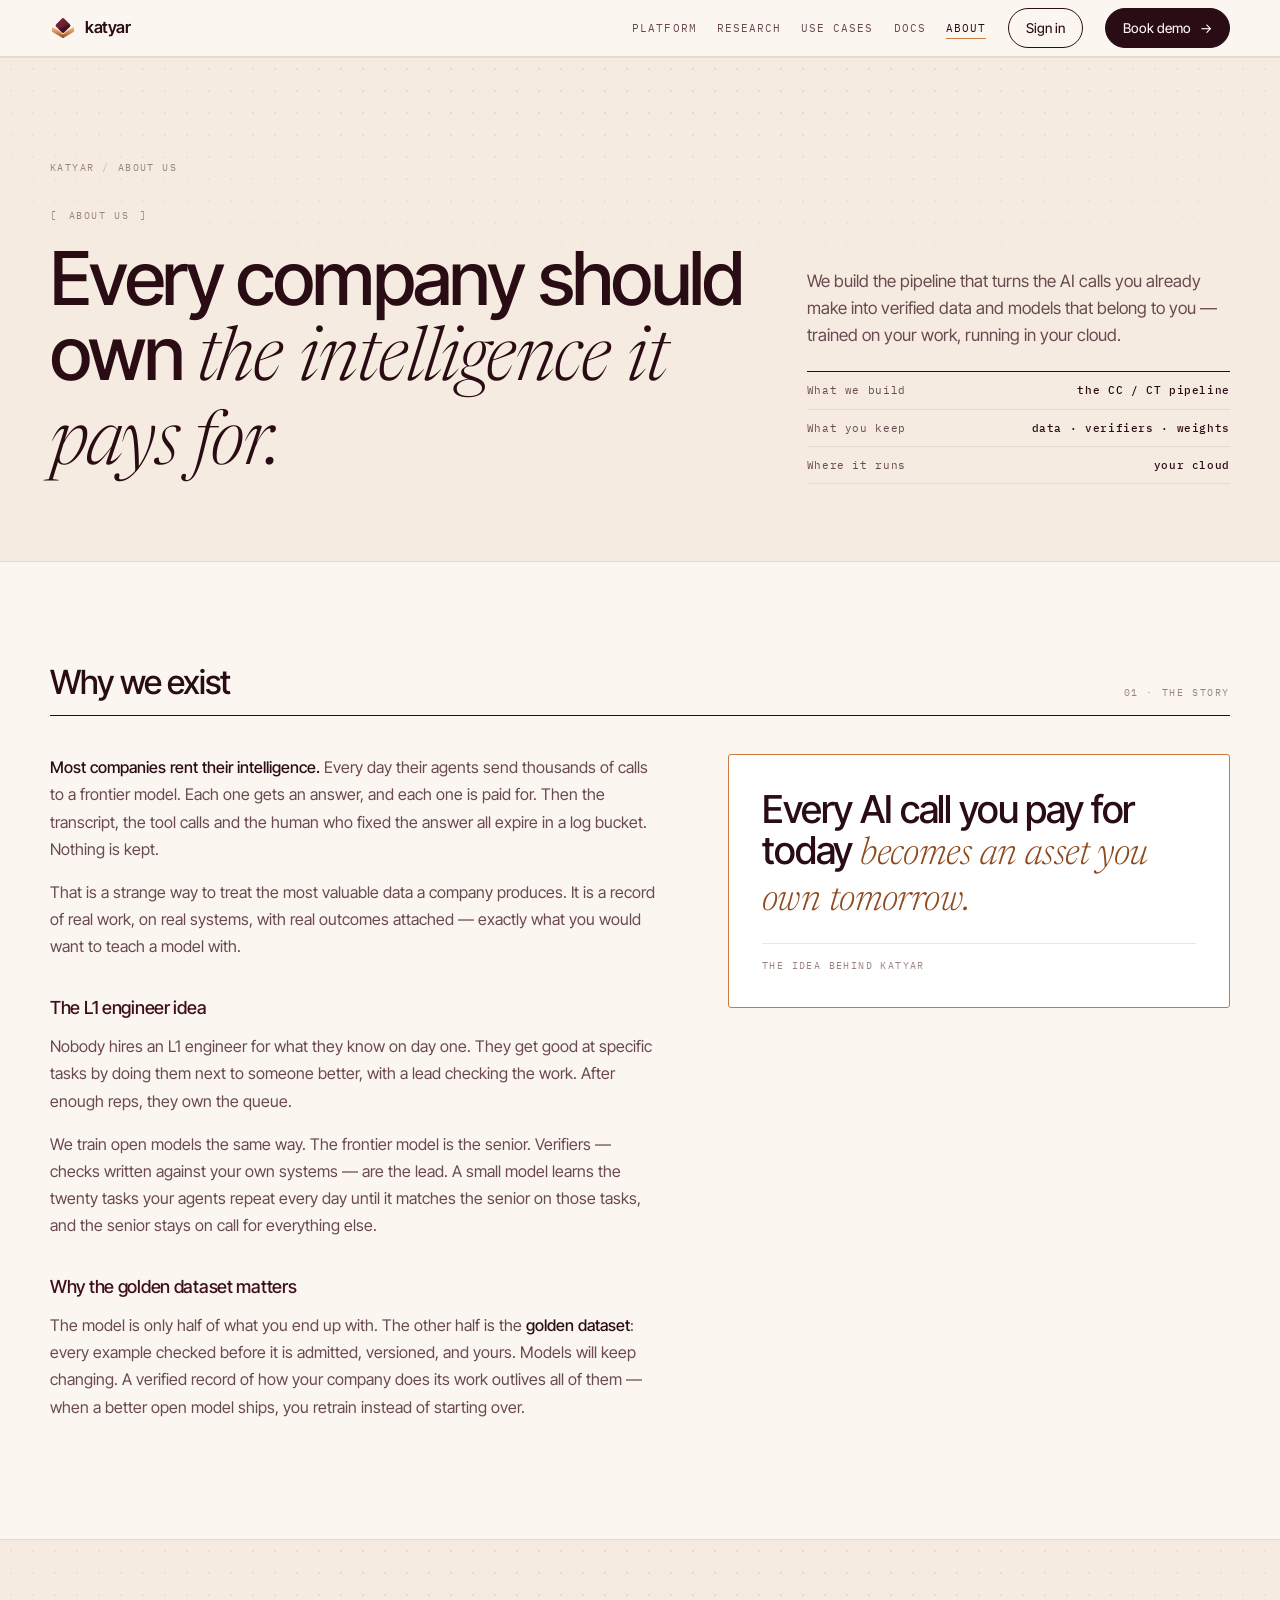
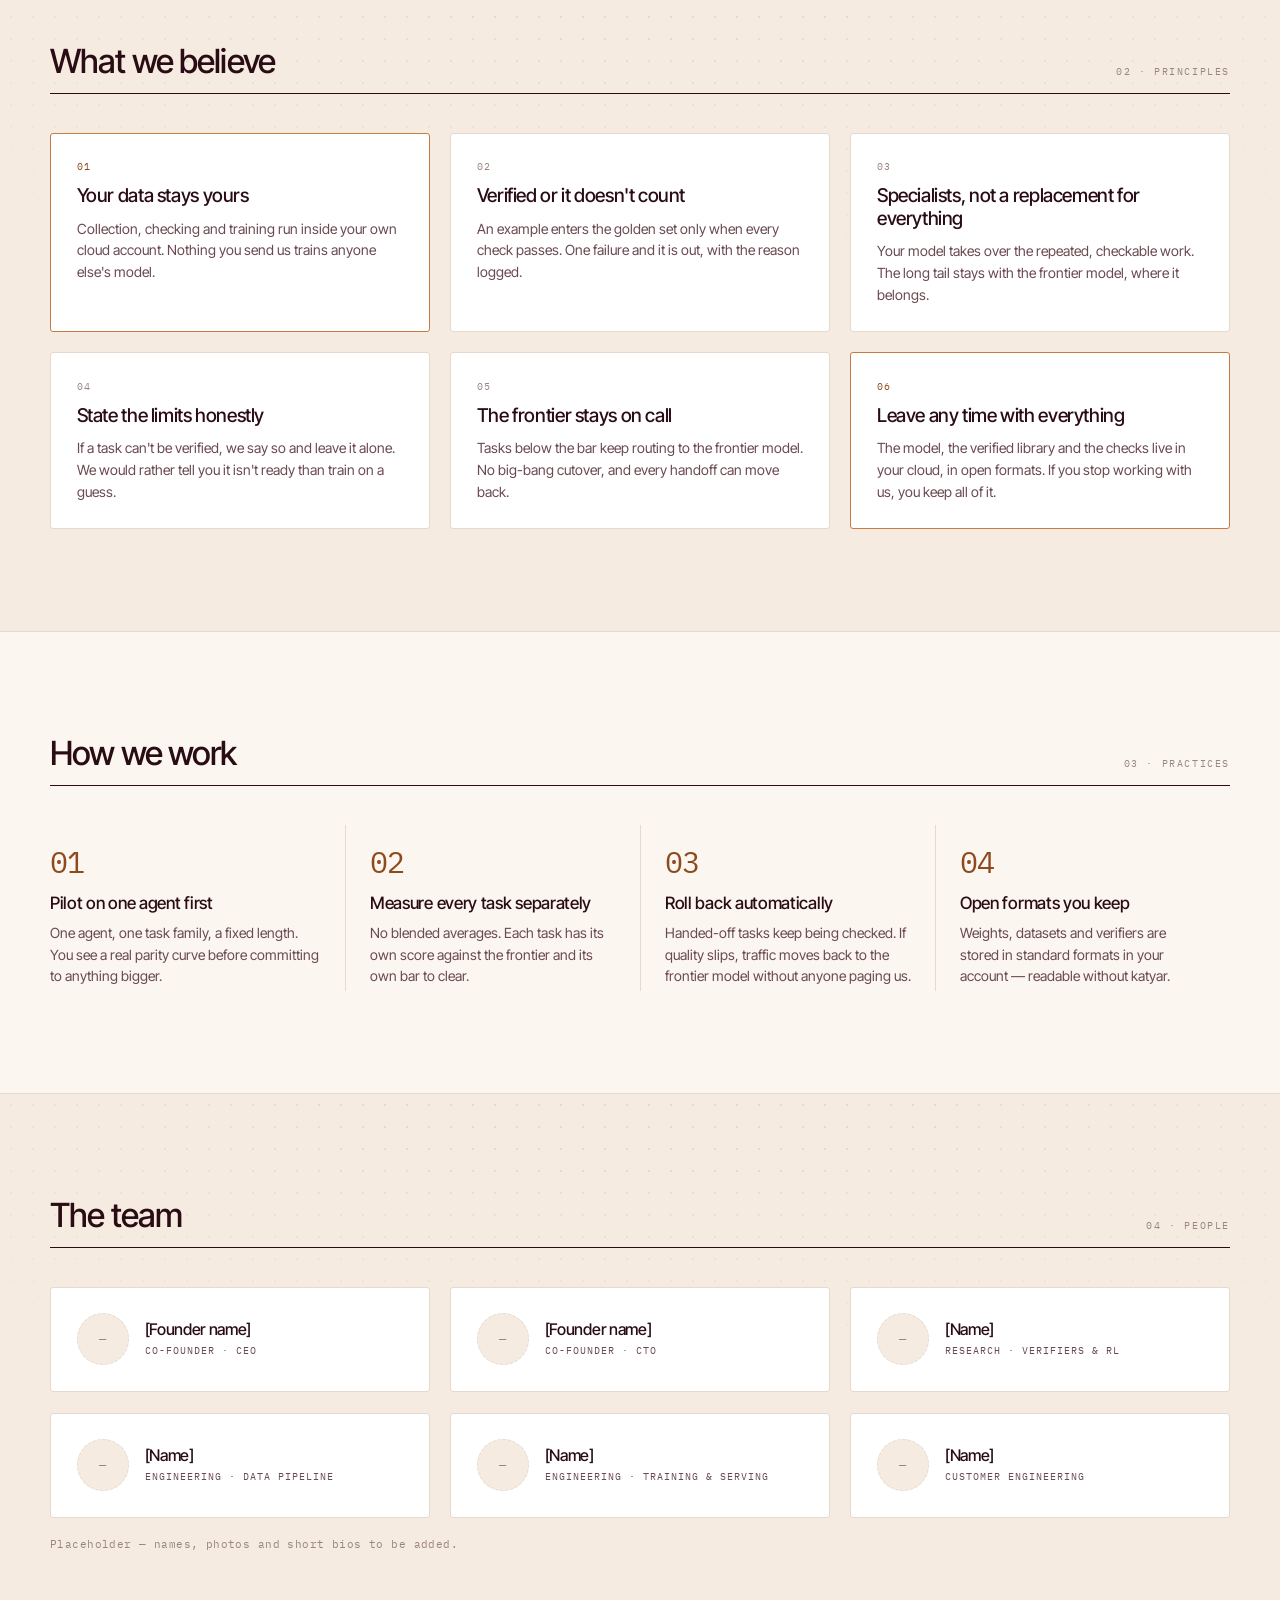
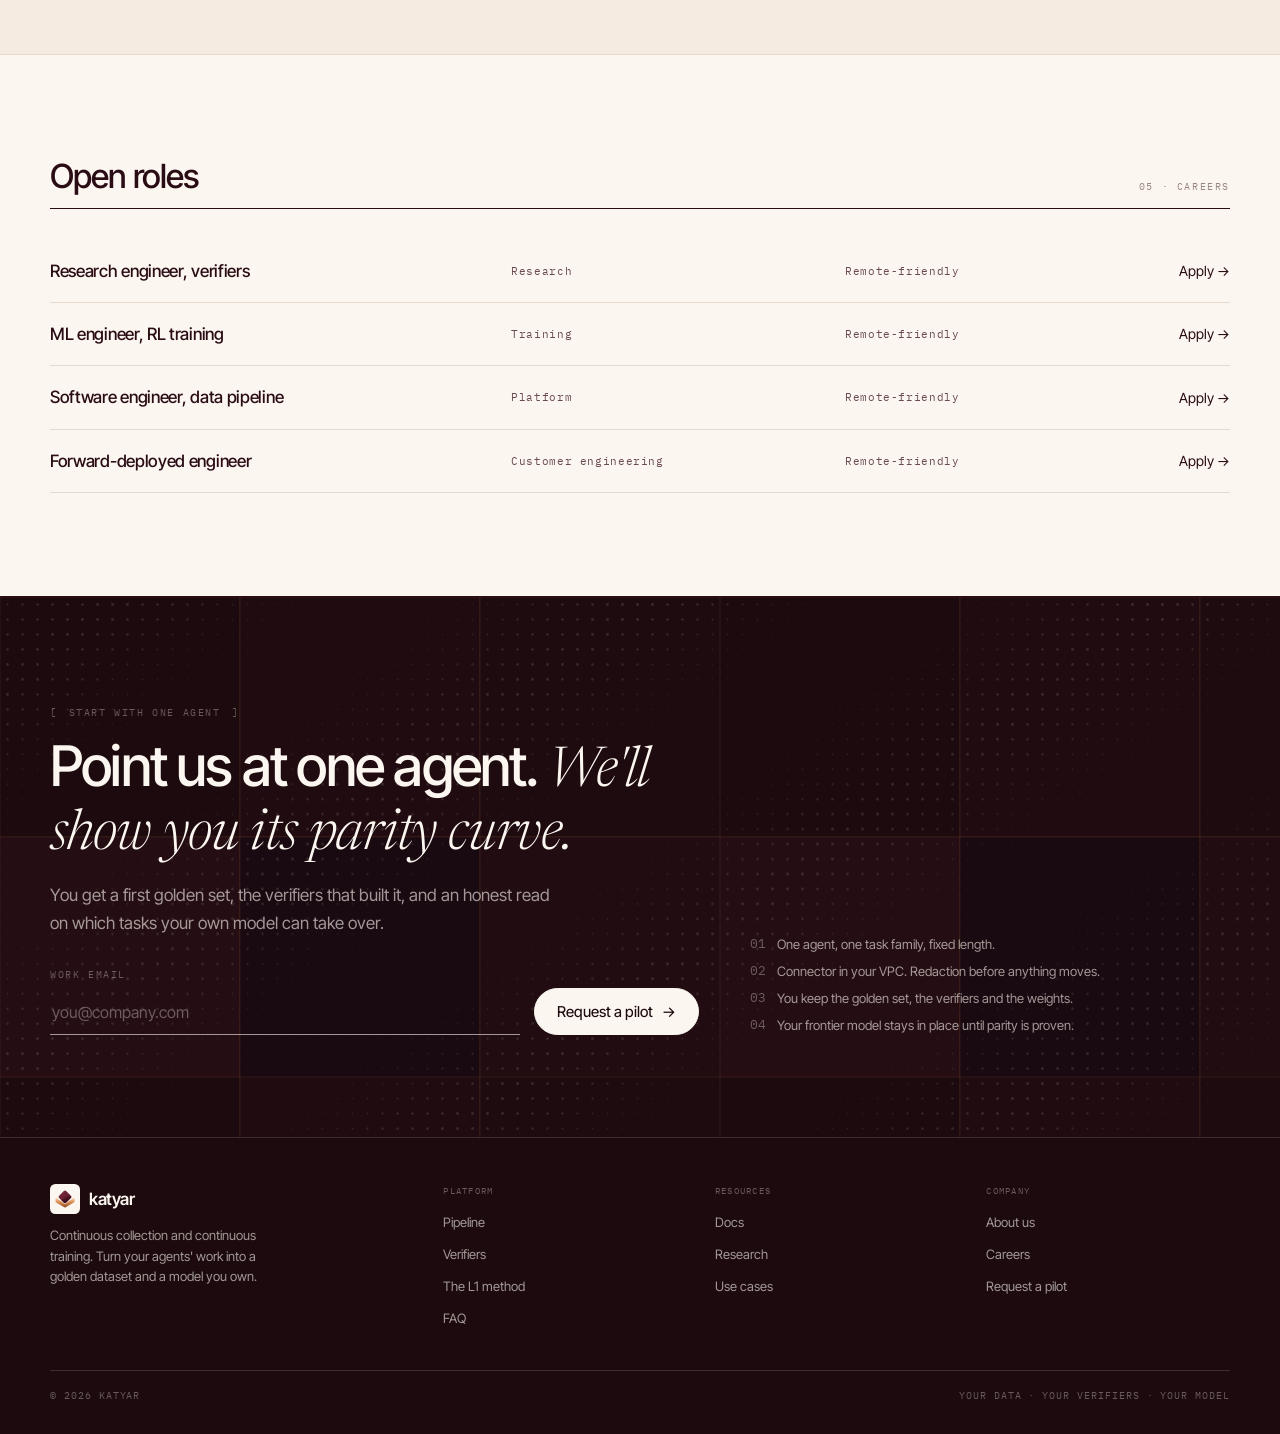
==== commit bef9d6b5: "Point link-preview URLs at http until the Pages certificate exists GitHub Pages has not issued an HT" ====
--- a/v2/about.html
+++ b/v2/about.html
@@ -9,12 +9,12 @@
 <meta property="og:site_name" content="katyar">
 <meta property="og:title" content="About us — katyar">
 <meta property="og:description" content="katyar helps companies turn the AI calls they already pay for into verified data and models they own, running in their own cloud.">
-<meta property="og:url" content="https://katyar.com/about.html">
-<meta property="og:image" content="https://katyar.com/assets/og.png">
+<meta property="og:url" content="http://katyar.com/about.html">
+<meta property="og:image" content="http://katyar.com/assets/og.png">
 <meta property="og:image:width" content="1200">
 <meta property="og:image:height" content="630">
 <meta name="twitter:card" content="summary_large_image">
-<meta name="twitter:image" content="https://katyar.com/assets/og.png">
+<meta name="twitter:image" content="http://katyar.com/assets/og.png">
 <meta name="theme-color" content="#5E1A2A">
 <link rel="icon" type="image/svg+xml" href="assets/logo.svg">
 <link rel="alternate icon" type="image/png" href="assets/logo.png">
